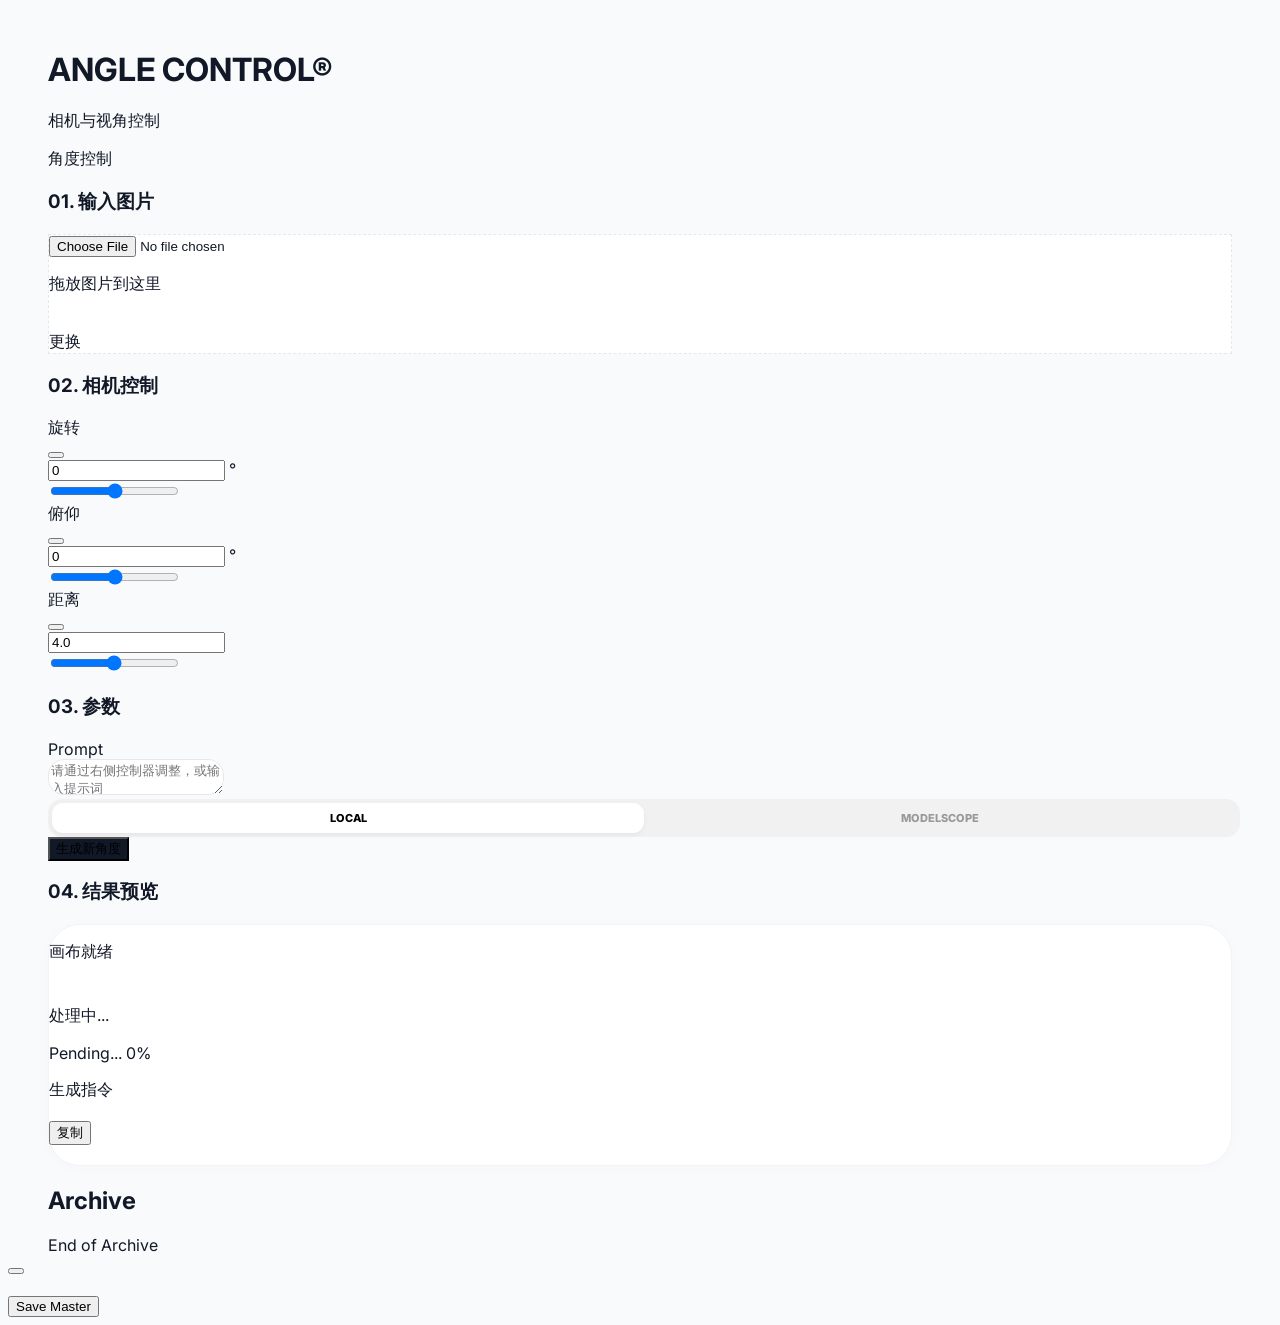
==== static/angle.html @ 1790b220 "Add files via upload" ====
<!DOCTYPE html>
<html lang="zh-CN">

<head>
    <meta charset="UTF-8">
    <meta name="viewport" content="width=device-width, initial-scale=1.0">
    <link rel="icon" href="/static/logo.png" type="image/png">
    <title>Angle Control | 视角重塑</title>
    <script src="https://cdn.tailwindcss.com"></script>
    <script src="https://unpkg.com/lucide@latest"></script>
    <script src="/static/theme.js?v=20260509"></script>
    <script src="/static/i18n.js?v=20260512-pages2"></script>
    <script type="importmap">
        {
            "imports": {
                "three": "https://unpkg.com/three@0.160.0/build/three.module.js"
            }
        }
    </script>
    <style>
        @import url('https://fonts.googleapis.com/css2?family=Inter:wght@300;400;600;800&family=JetBrains+Mono:wght@400;700&display=swap');

        :root {
            --accent: #111827;
            --bg: #f9fafb;
            --card: #ffffff;
            --easing: cubic-bezier(0.4, 0, 0.2, 1);
        }

        /* --- 极简悬浮浅灰滚动条 (无底色/左移) --- */
        *::-webkit-scrollbar {
            width: 10px !important;
            height: 10px !important;
            background: transparent !important;
        }

        *::-webkit-scrollbar-track {
            background: transparent !important;
            border: none !important;
        }

        *::-webkit-scrollbar-thumb {
            background-color: #d8d8d8 !important;
            border: 3px solid transparent !important;
            border-right-width: 5px !important;
            /* 增加右侧间距，使滚动条向左位移 */
            background-clip: padding-box !important;
            border-radius: 10px !important;
        }

        *::-webkit-scrollbar-thumb:hover {
            background-color: #c0c0c0 !important;
        }

        *::-webkit-scrollbar-corner {
            background: transparent !important;
        }

        * {
            scrollbar-width: thin !important;
            scrollbar-color: #d8d8d8 transparent !important;
        }

        body {
            background-color: var(--bg);
            font-family: 'Inter', -apple-system, sans-serif;
            color: var(--accent);
            -webkit-font-smoothing: antialiased;
        }

        .container-box {
            max-width: 1280px;
            margin: 0 auto;
            padding: 0 40px;
            margin-top: 50px;
        }

        /* 统一组件风格 */
        .glass-btn {
            background: #111827;
            transition: all 0.3s var(--easing);
        }

        .glass-btn:hover {
            background: #000;
            transform: translateY(-1px);
            box-shadow: 0 12px 24px rgba(0, 0, 0, 0.1);
        }

        .glass-btn:active {
            transform: scale(0.98);
        }

        .upload-item {
            background: var(--card);
            border: 1px dashed #e2e8f0;
            transition: all 0.4s var(--easing);
        }

        .upload-item:hover {
            border-color: #000;
            background: #fff;
            transform: translateY(-2px);
        }

        .result-frame {
            background: #ffffff;
            border-radius: 32px;
            border: 1px solid #f1f5f9;
            box-shadow: 0 2px 15px rgba(0, 0, 0, 0.02);
        }

        .masonry-grid {
            display: grid;
            grid-template-columns: repeat(2, 1fr);
            gap: 1.25rem;
        }

        @media (min-width: 768px) {
            .masonry-grid {
                grid-template-columns: repeat(4, 1fr);
            }
        }

        .masonry-item {
            aspect-ratio: 1 / 1;
            background: #fff;
            border: 1px solid #f1f5f9;
            border-radius: 24px;
            overflow: hidden;
            transition: all 0.5s var(--easing);
            position: relative;
        }

        .masonry-item:hover {
            transform: translateY(-6px);
            box-shadow: 0 20px 40px rgba(0, 0, 0, 0.08);
        }

        .nano-input {
            background: #ffffff;
            border-radius: 16px;
            transition: all 0.3s ease;
            border: 1px solid #e5e7eb;
        }

        .nano-input:focus {
            background: #ffffff;
            box-shadow: 0 0 0 2px #000;
            border-color: transparent;
        }

        @keyframes b-loading {
            0% {
                transform: scale(1);
                background: #000;
            }

            50% {
                transform: scale(1.15);
                background: #444;
            }

            100% {
                transform: scale(1);
                background: #000;
            }
        }

        .loading-box {
            width: 10px;
            height: 10px;
            animation: b-loading 1s infinite var(--easing);
        }

        /* 复合切换组件样式 - 来自 zimage */
        .mode-switcher {
            position: relative;
            background: #f1f1f1;
            padding: 4px;
            border-radius: 14px;
            display: flex;
            width: 100%;
        }

        .mode-btn {
            position: relative;
            z-index: 10;
            flex: 1;
            padding: 8px 0;
            text-align: center;
            font-size: 11px;
            font-weight: 800;
            text-transform: uppercase;
            color: #999;
            transition: color 0.3s ease;
            cursor: pointer;
        }

        .mode-btn.active {
            color: #000;
        }

        .mode-glider {
            position: absolute;
            height: calc(100% - 8px);
            width: calc(50% - 4px);
            background: #fff;
            border-radius: 11px;
            box-shadow: 0 2px 5px rgba(0, 0, 0, 0.05);
            transition: transform 0.3s var(--easing);
            z-index: 1;
        }
    </style>
    <link rel="stylesheet" href="/static/theme.css?v=20260510-studio-pages-blue-dark10">
</head>

<body class="selection:bg-black selection:text-white">

    <div class="container-box">
        <header class="flex flex-col md:flex-row justify-between items-end mb-16 gap-6">
            <div class="space-y-1">
                <h1 class="text-4xl font-extrabold tracking-[-0.05em] flex items-center">
                    ANGLE CONTROL<span class="text-base mt-3 ml-1">®</span>
                </h1>
                <p class="text-[10px] font-bold uppercase tracking-[0.5em] text-gray-400" data-i18n="studio.cameraPerspective">Camera & Perspective Control
                </p>
            </div>
            <nav class="flex gap-8 text-[11px] font-bold uppercase tracking-widest text-gray-500">
                <span class="text-black border-b-2 border-black pb-1" data-i18n="nav.angle">Angle</span>
            </nav>
        </header>

        <main class="space-y-12">
            <!-- Row 1: Upload and 3D Control -->
            <div class="grid grid-cols-1 md:grid-cols-2 gap-10 items-start">
                <section class="group w-full">
                    <h3 class="text-[9px] font-black uppercase tracking-[0.3em] mb-5 text-gray-400">01. <span data-i18n="studio.inputSource">Input Source</span>
                    </h3>
                    <div id="dropzone"
                        class="upload-item relative overflow-hidden rounded-2xl aspect-[4/3] flex flex-col items-center justify-center cursor-pointer">
                        <input type="file" id="fileInput" class="hidden" accept="image/*">

                        <div id="uploadContent" class="text-center space-y-4">
                            <div
                                class="w-14 h-14 rounded-full border border-gray-200 bg-white flex items-center justify-center mx-auto group-hover:bg-black group-hover:text-white group-hover:border-black transition-all duration-500">
                                <i data-lucide="arrow-up" class="w-5 h-5"></i>
                            </div>
                            <p class="text-[11px] font-bold uppercase tracking-tight" data-i18n="studio.dropImage">Drop image here</p>
                        </div>

                        <img id="previewImg" class="hidden absolute inset-0 w-full h-full object-cover">

                        <div id="changeOverlay"
                            class="hidden absolute inset-0 bg-black/10 backdrop-blur-sm items-center justify-center opacity-0 hover:opacity-100 transition-opacity">
                            <span
                                class="bg-white px-5 py-2 rounded-full text-[10px] font-bold uppercase tracking-widest shadow-2xl" data-i18n="studio.change">Change</span>
                        </div>
                    </div>
                </section>

                <section id="cameraControl" class="space-y-6 w-full">
                    <h3 class="text-[9px] font-black uppercase tracking-[0.3em] text-gray-400">02. <span data-i18n="studio.cameraControl">Camera Control</span></h3>
                    <div
                        class="w-full aspect-[4/3] flex flex-col md:flex-row bg-white rounded-2xl border border-gray-100 shadow-sm overflow-hidden">
                        <!-- 3D View -->
                        <div id="threeContainer" class="relative flex-1 bg-[#222] h-full min-h-0"></div>

                        <!-- Controls -->
                        <div
                            class="w-full md:w-64 flex-shrink-0 p-5 flex flex-col justify-center gap-4 border-l border-gray-100 bg-white overflow-y-auto">
                            <!-- Horizontal -->
                            <div class="space-y-3">
                                <div
                                    class="flex justify-between items-center text-[10px] font-bold uppercase tracking-wider text-gray-500">
                                    <div class="flex items-center gap-2">
                                        <i data-lucide="move-horizontal" class="w-3 h-3"></i>
                                        <span data-i18n="studio.rotation">Rotation</span>
                                    </div>
                                    <div class="flex items-center gap-1.5">
                                        <button onclick="resetControl('h')"
                                            class="text-gray-300 hover:text-black transition-colors p-1" title="Reset">
                                            <i data-lucide="rotate-ccw" class="w-3 h-3"></i>
                                        </button>
                                        <div class="flex items-center bg-gray-100 rounded-md px-2">
                                            <input type="number" id="val-horizontal" value="0"
                                                class="w-10 bg-transparent py-1 text-black text-center outline-none border-none p-0 text-[10px] font-bold [appearance:textfield] [&::-webkit-outer-spin-button]:appearance-none [&::-webkit-inner-spin-button]:appearance-none"
                                                oninput="syncInput('h')">
                                            <span class="text-gray-400 select-none text-[10px]">°</span>
                                        </div>
                                    </div>
                                </div>
                                <input type="range" id="rotate-h" min="-90" max="90" value="0"
                                    class="w-full h-1.5 bg-gray-200 rounded-lg appearance-none cursor-pointer accent-black">
                            </div>

                            <!-- Vertical -->
                            <div class="space-y-3">
                                <div
                                    class="flex justify-between items-center text-[10px] font-bold uppercase tracking-wider text-gray-500">
                                    <div class="flex items-center gap-2">
                                        <i data-lucide="move-vertical" class="w-3 h-3"></i>
                                        <span data-i18n="studio.pitch">Pitch</span>
                                    </div>
                                    <div class="flex items-center gap-1.5">
                                        <button onclick="resetControl('v')"
                                            class="text-gray-300 hover:text-black transition-colors p-1" title="Reset">
                                            <i data-lucide="rotate-ccw" class="w-3 h-3"></i>
                                        </button>
                                        <div class="flex items-center bg-gray-100 rounded-md px-2">
                                            <input type="number" id="val-vertical" value="0"
                                                class="w-10 bg-transparent py-1 text-black text-center outline-none border-none p-0 text-[10px] font-bold [appearance:textfield] [&::-webkit-outer-spin-button]:appearance-none [&::-webkit-inner-spin-button]:appearance-none"
                                                oninput="syncInput('v')">
                                            <span class="text-gray-400 select-none text-[10px]">°</span>
                                        </div>
                                    </div>
                                </div>
                                <input type="range" id="rotate-v" min="-90" max="90" value="0"
                                    class="w-full h-1.5 bg-gray-200 rounded-lg appearance-none cursor-pointer accent-black">
                            </div>

                            <!-- Distance -->
                            <div class="space-y-3">
                                <div
                                    class="flex justify-between items-center text-[10px] font-bold uppercase tracking-wider text-gray-500">
                                    <div class="flex items-center gap-2">
                                        <i data-lucide="zoom-in" class="w-3 h-3"></i>
                                        <span data-i18n="studio.distance">Distance</span>
                                    </div>
                                    <div class="flex items-center gap-1.5">
                                        <button onclick="resetControl('d')"
                                            class="text-gray-300 hover:text-black transition-colors p-1" title="Reset">
                                            <i data-lucide="rotate-ccw" class="w-3 h-3"></i>
                                        </button>
                                        <div class="flex items-center bg-gray-100 rounded-md px-2">
                                            <input type="number" id="val-distance" value="4.0" step="0.1"
                                                class="w-10 bg-transparent py-1 text-black text-center outline-none border-none p-0 text-[10px] font-bold [appearance:textfield] [&::-webkit-outer-spin-button]:appearance-none [&::-webkit-inner-spin-button]:appearance-none"
                                                oninput="syncInput('d')">
                                        </div>
                                    </div>
                                </div>
                                <input type="range" id="distance" min="0.1" max="8" value="4" step="0.1"
                                    class="w-full h-1.5 bg-gray-200 rounded-lg appearance-none cursor-pointer accent-black">
                            </div>
                        </div>
                    </div>
                </section>
            </div>

            <!-- Row 2: Parameters & Result -->
            <div class="grid grid-cols-1 md:grid-cols-2 gap-10 items-stretch">
                <section class="flex flex-col space-y-6">
                    <h3 class="text-[9px] font-black uppercase tracking-[0.3em] text-gray-400">03. <span data-i18n="studio.parameters">Parameters</span></h3>

                    <div class="space-y-3 flex-1 flex flex-col">
                        <div class="flex items-center gap-2 text-gray-800 ml-1">
                            <i data-lucide="text-quote" class="w-3 h-3"></i>
                            <span class="text-[10px] font-bold uppercase tracking-widest">Prompt</span>
                        </div>
                        <textarea id="promptInput"
                            class="nano-input w-full flex-1 p-5 text-sm outline-none resize-none placeholder-gray-300"
                            placeholder="请通过右侧控制器调整，或输入提示词"></textarea>
                    </div>

                    <!-- Engine Switcher -->
                    <div class="mode-switcher">
                        <div id="modeLocal" class="mode-btn active flex items-center justify-center gap-1.5"
                            onclick="switchEngine('local')">
                            <i data-lucide="monitor" class="w-3 h-3"></i>
                            <span>Local</span>
                        </div>
                        <div id="modeCloud" class="mode-btn flex items-center justify-center gap-1.5"
                            onclick="switchEngine('cloud')">
                            <i data-lucide="cloud" class="w-3 h-3"></i>
                            <span>ModelScope</span>
                        </div>
                        <div id="glider" class="mode-glider"></div>
                    </div>

                    <button id="genBtn" onclick="handleGenerate()"
                        class="glass-btn w-full py-5 text-white rounded-xl font-bold text-[11px] uppercase tracking-[0.4em] flex items-center justify-center gap-3 shadow-xl shadow-black/10 disabled:opacity-50 disabled:cursor-not-allowed">
                        <i data-lucide="zap" id="btnIcon" class="w-4 h-4 text-yellow-400"></i>
                        <span id="btnText" data-i18n="studio.generateAngle">Generate New Angle</span>
                    </button>
                </section>

                <section class="space-y-6 flex flex-col">
                    <h3 class="text-[9px] font-black uppercase tracking-[0.3em] text-gray-400">04. <span data-i18n="studio.resultPreview">Result Preview</span></h3>
                    <div id="resultBox"
                        class="result-frame relative aspect-[4/3] w-full flex items-center justify-center overflow-hidden group">
                        <div id="emptyState" class="text-center space-y-4 opacity-20">
                            <i data-lucide="camera" class="w-12 h-12 mx-auto stroke-[1px]"></i>
                            <p class="text-[10px] font-black tracking-[0.5em] uppercase" data-i18n="studio.canvasReady">Canvas Ready</p>
                        </div>

                        <div id="loadingState" class="hidden flex flex-col items-center gap-5 w-full max-w-[80%]">
                            <div class="loading-box"></div>
                            <p class="text-[10px] font-bold uppercase tracking-[0.4em] animate-pulse" data-i18n="studio.processing">Processing...</p>
                            <!-- Progress Bar -->
                            <div id="cloud-progress-container" class="hidden w-full mt-4">
                                <div class="flex justify-between text-[9px] font-bold text-gray-400 mb-1 uppercase tracking-widest">
                                    <span id="cloud-status-text">Pending...</span>
                                    <span id="cloud-percent">0%</span>
                                </div>
                                <div class="w-full bg-gray-100 rounded-full h-1.5 overflow-hidden">
                                    <div id="cloud-progress-bar" class="bg-black h-full rounded-full transition-all duration-300" style="width: 0%"></div>
                                </div>
                            </div>
                        </div>

                        <div id="textResult"
                            class="hidden w-full h-full p-12 flex flex-col items-center justify-center text-center space-y-8">
                            <i data-lucide="terminal" class="w-12 h-12 text-gray-300 mx-auto"></i>
                            <div class="space-y-4 max-w-md">
                                <p class="text-[10px] font-bold uppercase tracking-[0.5em] text-gray-400" data-i18n="studio.generatedCommand">Generated
                                    Command
                                </p>
                                <h2 id="generatedText" class="text-2xl font-bold leading-relaxed text-gray-900"></h2>
                            </div>
                            <button onclick="copyText()"
                                class="px-8 py-3 bg-gray-100 hover:bg-black hover:text-white rounded-full text-[10px] font-bold uppercase tracking-widest transition-all flex items-center gap-2">
                                <i data-lucide="copy" class="w-3 h-3"></i><span data-i18n="studio.copy">Copy</span>
                            </button>
                        </div>

                        <img id="outputImg"
                            class="hidden w-full h-full object-contain p-8 cursor-zoom-in transition-all duration-700 hover:scale-[1.02]"
                            onclick="zoomImage()">

                        <a id="downloadBtn" href="#" download
                            class="hidden absolute bottom-8 right-8 w-14 h-14 bg-white shadow-2xl rounded-2xl flex items-center justify-center hover:bg-black hover:text-white transition-all duration-500 border border-gray-100">
                            <i data-lucide="download" class="w-5 h-5"></i>
                        </a>
                    </div>
                </section>
            </div>
        </main>

        <section class="mt-32">
            <div class="flex items-center gap-6 mb-10">
                <h2 class="text-[11px] font-black uppercase tracking-[0.5em]">Archive</h2>
                <div class="h-px flex-1 bg-black/5"></div>
            </div>
            <div id="masonry" class="masonry-grid"></div>
            <div id="loadMoreTrigger"
                class="py-16 text-center opacity-20 text-[10px] font-bold uppercase tracking-widest">
                End of Archive
            </div>
        </section>
    </div>

    <div id="lightbox" onclick="handleOutsideClick(event)"
        class="hidden fixed inset-0 z-50 bg-white/95 backdrop-blur-3xl flex items-center justify-center p-8">
        <button onclick="closeLightbox()"
            class="absolute top-10 right-10 p-2 hover:rotate-90 transition-transform duration-500">
            <i data-lucide="x" class="w-8 h-8"></i>
        </button>

        <div class="max-w-6xl w-full h-full flex flex-col items-center justify-center">
            <div class="relative">
                <div id="lightboxRes"
                    class="absolute top-4 left-4 bg-black/30 backdrop-blur-md border border-white/20 text-white px-3 py-1.5 rounded-full text-[10px] font-medium tracking-wider opacity-0 transition-opacity duration-300 pointer-events-none">
                </div>
                <img id="lightboxImg" src="" class="hidden max-h-[80vh] rounded-3xl shadow-2xl">
            </div>
            <div class="mt-8">
                <button onclick="downloadLightboxImage()"
                    class="px-10 py-4 bg-black text-white rounded-full text-[10px] font-black uppercase tracking-widest flex items-center gap-3 shadow-xl">
                    <i data-lucide="save" class="w-4 h-4"></i> Save Master
                </button>
            </div>
        </div>
    </div>

    <script type="module">
        import * as THREE from 'three';

        // Initialize WebSocket Listener for Cloud Progress
        window.addEventListener('message', function(event) {
            const data = event.data;
            if (data && data.type === 'cloud_status') {
                updateCloudProgress(data);
            }
        });

        function updateCloudProgress(data) {
            const container = document.getElementById('cloud-progress-container');
            const statusText = document.getElementById('cloud-status-text');
            const progressBar = document.getElementById('cloud-progress-bar');
            const percentText = document.getElementById('cloud-percent');

            if (!container || !statusText || !progressBar) return;

            // Show container if hidden
            if (container.classList.contains('hidden')) {
                container.classList.remove('hidden');
            }

            // Update UI
            if (data.status) {
                // Simplify status text (remove internal details if needed)
                let displayStatus = data.status;
                if (displayStatus.includes("PENDING")) displayStatus = "Queueing...";
                if (displayStatus.includes("RUNNING")) displayStatus = "Generating...";
                statusText.innerText = displayStatus;
            }

            if (typeof data.progress !== 'undefined' && typeof data.total !== 'undefined') {
                const percent = Math.min(100, Math.round((data.progress / data.total) * 100));
                progressBar.style.width = `${percent}%`;
                percentText.innerText = `${percent}%`;
            }
        }

        const container = document.getElementById('threeContainer');
        const scene = new THREE.Scene();
        scene.background = new THREE.Color(0x222222);

        // Camera setup
        const camera = new THREE.PerspectiveCamera(75, 1, 0.1, 1000);

        // Renderer setup
        const renderer = new THREE.WebGLRenderer({ antialias: true, alpha: true });
        renderer.setSize(container.clientWidth, container.clientHeight);
        renderer.setPixelRatio(window.devicePixelRatio);
        container.appendChild(renderer.domElement);

        // Objects
        const geometry = new THREE.PlaneGeometry(3, 3);
        const material = new THREE.MeshStandardMaterial({
            color: 0x444444,
            side: THREE.DoubleSide
        });
        const cube = new THREE.Mesh(geometry, material);
        scene.add(cube);

        const gridHelper = new THREE.GridHelper(20, 20, 0x444444, 0x333333);
        scene.add(gridHelper);

        // Lighting
        const ambientLight = new THREE.AmbientLight(0xffffff, 0.6);
        scene.add(ambientLight);
        const pointLight = new THREE.DirectionalLight(0xffffff, 1);
        pointLight.position.set(5, 10, 7);
        scene.add(pointLight);

        // Camera Logic
        const sliderH = document.getElementById('rotate-h');
        const sliderV = document.getElementById('rotate-v');
        const sliderD = document.getElementById('distance');
        const valH = document.getElementById('val-horizontal');
        const valV = document.getElementById('val-vertical');
        const valD = document.getElementById('val-distance');

        window.updateCamera = function () {
            const lon = parseFloat(sliderH.value);
            const lat = parseFloat(sliderV.value);
            const dist = parseFloat(sliderD.value);

            // Sync inputs (avoid overwriting if active)
            if (document.activeElement !== valH) valH.value = lon;
            if (document.activeElement !== valV) valV.value = lat;
            if (document.activeElement !== valD) valD.value = dist.toFixed(1);

            const phi = THREE.MathUtils.degToRad(90 - lat);
            const theta = THREE.MathUtils.degToRad(lon);

            camera.position.x = dist * Math.sin(phi) * Math.sin(theta);
            camera.position.y = dist * Math.cos(phi);
            camera.position.z = dist * Math.sin(phi) * Math.cos(theta);
            camera.lookAt(0, 0, 0);

            // Real-time update prompt
            updatePromptWithAngle(lon, lat, dist);
        }

        window.syncInput = (type) => {
            if (type === 'h') {
                let v = parseFloat(valH.value);
                if (!isNaN(v)) sliderH.value = v;
            } else if (type === 'v') {
                let v = parseFloat(valV.value);
                if (!isNaN(v)) sliderV.value = v;
            } else if (type === 'd') {
                let v = parseFloat(valD.value);
                if (!isNaN(v)) sliderD.value = v;
            }
            window.updateCamera();
        };

        window.resetControl = (type) => {
            if (type === 'h') {
                sliderH.value = 0;
                valH.value = 0;
            } else if (type === 'v') {
                sliderV.value = 0;
                valV.value = 0;
            } else if (type === 'd') {
                sliderD.value = 4;
                valD.value = 4;
            }
            window.updateCamera();
        };

        function updatePromptWithAngle(h, v, d) {
            let parts = [];
            if (h !== 0) {
                const dir = h > 0 ? "向右" : "向左";
                parts.push(`${dir}旋转${Math.abs(h)}度`);
            }
            if (v !== 0) {
                const dir = v > 0 ? "俯视" : "仰视";
                parts.push(`${dir}${Math.abs(v)}度`);
            }

            // Distance logic
            let lensText = "";
            if (d > 4) {
                lensText = "使用广角镜头";
            } else if (d < 4) {
                lensText = "使用特写镜头";
            }

            // Removed "保持原位" default text to show placeholder

            let resultText = "";
            if (parts.length > 0) {
                resultText = `将相机${parts.join("，")}`;
            }

            if (lensText) {
                resultText += (resultText ? "，" : "将相机") + lensText;
            }

            const promptInput = document.getElementById('promptInput');
            let currentText = promptInput.value;

            // Regex to find existing angle command (including lens info)
            const regex = /将相机.*?(?=(\n|$))/g;

            if (regex.test(currentText)) {
                // Replace existing
                promptInput.value = currentText.replace(regex, resultText);
            } else {
                // Append if not exists and resultText is not empty
                if (resultText) {
                    if (currentText.trim()) {
                        promptInput.value = currentText.trim() + '\n' + resultText;
                    } else {
                        promptInput.value = resultText;
                    }
                }
            }
        }

        sliderH.addEventListener('input', window.updateCamera);
        sliderV.addEventListener('input', window.updateCamera);
        sliderD.addEventListener('input', window.updateCamera);
        window.updateCamera();

        // Animation Loop
        function animate() {
            requestAnimationFrame(animate);
            renderer.render(scene, camera);
        }
        animate();

        // Handle Resize
        const resizeObserver = new ResizeObserver(() => {
            const w = container.clientWidth;
            const h = container.clientHeight;
            camera.aspect = w / h;
            camera.updateProjectionMatrix();
            renderer.setSize(w, h);
        });
        resizeObserver.observe(container);

        // Expose function to update texture
        window.update3DTexture = (url) => {
            new THREE.TextureLoader().load(url, (texture) => {
                texture.colorSpace = THREE.SRGBColorSpace;

                // Adjust plane aspect ratio to match image
                const imageAspect = texture.image.width / texture.image.height;
                cube.scale.set(1, 1 / imageAspect, 1);
                if (imageAspect > 1) {
                    cube.scale.set(1, 1 / imageAspect, 1);
                    // Reset base scale to 3
                    cube.geometry.dispose();
                    cube.geometry = new THREE.PlaneGeometry(3, 3 / imageAspect);
                    cube.scale.set(1, 1, 1);
                } else {
                    cube.geometry.dispose();
                    cube.geometry = new THREE.PlaneGeometry(3 * imageAspect, 3);
                    cube.scale.set(1, 1, 1);
                }

                cube.material = new THREE.MeshBasicMaterial({
                    map: texture,
                    side: THREE.DoubleSide
                });
                cube.material.needsUpdate = true;

                // Show control panel (already visible, but keep logic safe)
                document.getElementById('cameraControl').classList.remove('hidden');

                // Force resize check after texture load
                setTimeout(() => {
                    const w = container.clientWidth;
                    const h = container.clientHeight;
                    camera.aspect = w / h;
                    camera.updateProjectionMatrix();
                    renderer.setSize(w, h);
                }, 100);
            });
        };
    </script>

    <script>
        lucide.createIcons();
        function tr(key){ return window.StudioI18n ? StudioI18n.t(key) : key; }
        function applyLanguage(lang){
            if(lang && window.StudioI18n) StudioI18n.set(lang);
            document.title = tr('nav.angle');
            const btnText = document.getElementById('btnText');
            if(btnText && !document.getElementById('genBtn')?.disabled) btnText.textContent = tr('studio.generateAngle');
        }
        window.addEventListener('message', event => {
            if(event.data?.type === 'studio-lang') applyLanguage(event.data.lang);
        });
        window.addEventListener('studio-lang-change', () => { document.title = tr('nav.angle'); });
        
        // --- Engine Switcher Logic (UI Only) ---
        let currentEngine = 'local';
        const ENGINE_MODE_KEY = 'angle_engine_mode';

        window.switchEngine = function(mode) {
            currentEngine = mode;
            localStorage.setItem(ENGINE_MODE_KEY, mode);

            const glider = document.getElementById('glider');
            const localBtn = document.getElementById('modeLocal');
            const cloudBtn = document.getElementById('modeCloud');

            if (mode === 'local') {
                glider.style.transform = 'translateX(0)';
                localBtn.classList.add('active');
                cloudBtn.classList.remove('active');
            } else {
                glider.style.transform = 'translateX(100%)';
                cloudBtn.classList.add('active');
                localBtn.classList.remove('active');
            }
        };

        function generateUUID() {
            if (typeof crypto !== 'undefined' && crypto.randomUUID) {
                try { return crypto.randomUUID(); } catch (e) { }
            }
            return 'xxxxxxxx-xxxx-4xxx-yxxx-xxxxxxxxxxxx'.replace(/[xy]/g, function (c) {
                var r = Math.random() * 16 | 0, v = c == 'x' ? r : (r & 0x3 | 0x8);
                return v.toString(16);
            });
        }
        const CLIENT_ID = localStorage.getItem("client_id") || generateUUID();
        localStorage.setItem("client_id", CLIENT_ID);

        let uploadedPath = "";
        let uploadedFile = null; // Store raw file for cloud upload
        let currentResult = null;
        let allHistory = [];
        let currentIndex = 0;
        const PAGE_SIZE = 30;

        const dropzone = document.getElementById('dropzone');
        const fileInput = document.getElementById('fileInput');
        const previewImg = document.getElementById('previewImg');
        const promptInput = document.getElementById('promptInput');

        dropzone.onclick = () => fileInput.click();
        fileInput.onchange = (e) => handleFile(e.target.files[0]);

        // Drag and Drop
        dropzone.addEventListener('dragover', (e) => {
            e.preventDefault();
            dropzone.classList.add('border-black', 'bg-gray-50');
        });
        dropzone.addEventListener('dragleave', () => {
            dropzone.classList.remove('border-black', 'bg-gray-50');
        });
        dropzone.addEventListener('drop', (e) => {
            e.preventDefault();
            dropzone.classList.remove('border-black', 'bg-gray-50');
            if (e.dataTransfer.files && e.dataTransfer.files[0]) {
                handleFile(e.dataTransfer.files[0]);
            }
        });

        // Paste support
        let isHovering = false;
        dropzone.addEventListener('mouseenter', () => isHovering = true);
        dropzone.addEventListener('mouseleave', () => isHovering = false);
        window.addEventListener('paste', (e) => {
            if (!isHovering) return;
            const items = (e.clipboardData || e.originalEvent.clipboardData).items;
            for (let item of items) {
                if (item.kind === 'file' && item.type.startsWith('image/')) {
                    const file = item.getAsFile();
                    handleFile(file);
                    break;
                }
            }
        });

        async function handleFile(file) {
            if (!file) return;
            uploadedFile = file; // Store for cloud usage
            const btn = document.getElementById('genBtn');
            const btnText = document.getElementById('btnText');

            btn.disabled = true;
            btnText.innerText = tr('studio.uploading');

            const reader = new FileReader();
            reader.onload = (e) => {
                previewImg.src = e.target.result;
                previewImg.classList.remove('hidden');
                document.getElementById('uploadContent').classList.add('opacity-0');
                document.getElementById('changeOverlay').classList.replace('hidden', 'flex');

                // Automatically apply to 3D scene
                if (window.update3DTexture) {
                    window.update3DTexture(e.target.result);
                }
            };
            reader.readAsDataURL(file);

            const formData = new FormData();
            formData.append('files', file);
            try {
                const res = await fetch('/api/upload', { method: 'POST', body: formData });
                const data = await res.json();
                uploadedPath = data.files[0].comfy_name;
                btn.disabled = false;
                btnText.innerText = tr('studio.generateAngle');
            } catch (err) {
                console.error("Upload error");
                btnText.innerText = tr('studio.uploadFailed');
                btn.disabled = false;
            }
        }

        function applyAngleToPrompt() {
            const h = parseInt(document.getElementById('rotate-h').value);
            const v = parseInt(document.getElementById('rotate-v').value);

            let parts = [];
            if (h !== 0) {
                const dir = h > 0 ? "向右" : "向左";
                parts.push(`${dir}旋转${Math.abs(h)}度`);
            }
            if (v !== 0) {
                const dir = v > 0 ? "俯视" : "仰视";
                parts.push(`${dir}${Math.abs(v)}度`);
            }

            if (parts.length === 0) {
                parts.push("保持原位");
            }

            const resultText = `将相机${parts.join("，")}`;

            const promptInput = document.getElementById('promptInput');
            // Check if there is existing content, if so append new line
            if (promptInput.value.trim()) {
                promptInput.value += '\n' + resultText;
            } else {
                promptInput.value = resultText;
            }

            // Visual feedback
            promptInput.style.transition = "0.2s";
            promptInput.style.borderColor = "#000";
            promptInput.style.boxShadow = "0 0 0 2px rgba(0,0,0,0.1)";
            setTimeout(() => {
                promptInput.style.borderColor = "";
                promptInput.style.boxShadow = "";
            }, 500);
        }

        async function runCloudTask() {
            if (!uploadedFile) throw new Error("Please upload an image first");

            // Get token from centralized management (Personal -> Global)
            let token = localStorage.getItem('modelscope_api_token');
            
            if (!token) {
                try {
                    const res = await fetch('/api/config/token');
                    if (res.ok) {
                        const data = await res.json();
                        if (data.token) token = data.token;
                    }
                } catch (e) {
                    console.warn("Failed to fetch global token", e);
                }
            }

            if (!token) {
                if (window.parent && typeof window.parent.openTokenModal === 'function') {
                    window.parent.openTokenModal();
                    // Allow the error to propagate so user sees the message
                    // const err = new Error("请先点击右上角设置 ModelScope Token");
                    // err.silent = true;
                    // throw err;
                }
                throw new Error("请先点击右上角设置 ModelScope Token");
            }

            // Convert image to Base64
            const toBase64 = file => new Promise((resolve, reject) => {
                const reader = new FileReader();
                reader.readAsDataURL(file);
                reader.onload = () => resolve(reader.result);
                reader.onerror = error => reject(error);
            });

            const dataUri = await toBase64(uploadedFile);
            console.log("DataURI generated, length:", dataUri.length);

            // Submit task via dedicated Angle endpoint
            // Get Client ID from parent if available
            let clientId = null;
            try {
                if (window.parent && window.parent.CID) {
                    clientId = window.parent.CID;
                }
            } catch (e) { console.warn("Cannot access parent CID", e); }

            const payload = {
                "prompt": promptInput.value,
                "api_key": token,
                "type": "angle",
                "model": "Qwen/Qwen-Image-Edit-2511",
                "image_urls": [dataUri],
                "client_id": clientId
            };

            // Reset Progress Bar
            document.getElementById('cloud-progress-container').classList.add('hidden');
            document.getElementById('cloud-progress-bar').style.width = '0%';
            document.getElementById('cloud-percent').innerText = '0%';

            let response;
            try {
                 response = await fetch('/api/angle/generate', {
                    method: 'POST',
                    headers: { 'Content-Type': 'application/json' },
                    body: JSON.stringify(payload)
                });
            } catch (netErr) {
                 throw new Error(`Network Error: ${netErr.message}`);
            }

            // Handle Timeout / Continue Loop
            while (response.ok) {
                 const data = await response.json();
                 
                 // If success with URL
                 if (data.url) {
                     return { images: [data.url] };
                 }

                 // If timeout status, ask user
                 if (data.status === 'timeout') {
                     const taskId = data.task_id;
                     const userContinue = confirm("Cloud generation is taking longer than expected (300s). The queue might be full.\n\nDo you want to continue waiting?");
                     
                     if (userContinue) {
                         // Call poll endpoint
                         const pollPayload = {
                             "task_id": taskId,
                             "api_key": token,
                             "client_id": clientId
                         };
                         
                         // Update UI to show we are still waiting
                         updateCloudProgress({status: "Resuming...", progress: 0, total: 150});
                         
                         response = await fetch('/api/angle/poll_status', {
                            method: 'POST',
                            headers: { 'Content-Type': 'application/json' },
                            body: JSON.stringify(pollPayload)
                         });
                         continue; // Loop back to check response
                     } else {
                         throw new Error("User cancelled waiting.");
                     }
                 }
                 
                 // Unknown success response
                 throw new Error("Unknown response format");
            }

            if (!response.ok) {
                 const errText = await response.text();
                 // Try to parse JSON error if possible
                 try {
                     const errJson = JSON.parse(errText);
                     if (errJson.detail) throw new Error(errJson.detail);
                 } catch (e) {}
                 throw new Error(`Generation Failed: ${errText}`);
            }

            const data = await response.json();
            if (data.url) {
                return {
                    images: [data.url]
                };
            } else {
                throw new Error("No image URL in response");
            }
        }

        async function handleGenerate() {
            if (!uploadedPath && currentEngine === 'local') {
                // ... existing local check ...
                const dropzone = document.getElementById('dropzone');
                dropzone.style.transition = "0.2s";
                dropzone.style.borderColor = "#ef4444";
                dropzone.style.transform = "scale(0.98)";
                setTimeout(() => {
                    dropzone.style.borderColor = "";
                    dropzone.style.transform = "scale(1)";
                }, 300);
                return;
            }
            
            if (!uploadedFile && currentEngine === 'cloud') {
                 alert("Please upload an image first");
                 return;
            }

            // Allow manual prompt even if angle not applied, but require prompt input
            if (!promptInput.value.trim()) {
                promptInput.style.transition = "0.2s";
                promptInput.style.borderColor = "#ef4444";
                setTimeout(() => {
                    promptInput.style.borderColor = "";
                }, 300);
                return;
            }

            const btn = document.getElementById('genBtn');
            const btnText = document.getElementById('btnText');

            btn.disabled = true;
            btn.style.backgroundColor = '#333';
            btn.innerHTML = `<i data-lucide="zap" class="w-4 h-4 text-yellow-400 fill-yellow-400 animate-pulse"></i><span class="tracking-[0.4em] text-[11px] uppercase">${tr('studio.processing')}</span>`;
            lucide.createIcons();

            document.getElementById('emptyState').classList.add('hidden');
            document.getElementById('outputImg').classList.add('hidden');
            document.getElementById('textResult').classList.add('hidden'); // Ensure text result is hidden
            document.getElementById('loadingState').classList.remove('hidden');

            try {
                let data;
                
                if (currentEngine === 'cloud') {
                    // Cloud Logic
                    data = await runCloudTask();
                } else {
                    // Local Logic
                    const seed = Math.floor(Math.random() * 1000000000000000);
                    const res = await fetch('/api/generate', {
                        method: 'POST',
                        headers: { 'Content-Type': 'application/json' },
                        body: JSON.stringify({
                            workflow_json: "2511.json",
                            params: {
                                "31": { "image": uploadedPath },
                                "11": { "prompt": promptInput.value },
                                "14": { "seed": seed }
                            },
                            type: "angle",
                            client_id: CLIENT_ID
                        })
                    });
                    data = await res.json();
                    if (data.error) throw new Error(data.error);
                    if (!data.images?.length) throw new Error("No images returned");
                }

                currentResult = data;
                const outputImg = document.getElementById('outputImg');
                const downloadBtn = document.getElementById('downloadBtn');

                outputImg.src = data.images[0];
                outputImg.classList.remove('hidden');
                document.getElementById('loadingState').classList.add('hidden');

                downloadBtn.href = data.images[0];
                downloadBtn.classList.remove('hidden');
                downloadBtn.download = `Angle-${Date.now()}.png`;

                btn.style.backgroundColor = '';
                btn.innerHTML = `<i data-lucide="zap" class="w-4 h-4 text-yellow-400"></i><span id="btnText">${tr('studio.generateAngle')}</span>`;
                btn.disabled = false;
                lucide.createIcons();

                // Add to history
                renderImageCard({
                    images: data.images,
                    prompt: promptInput.value,
                    timestamp: Date.now(),
                    is_cloud: (currentEngine === 'cloud')
                }, true);

            } catch (err) {
                console.error(err);
                btn.style.backgroundColor = '';
                btn.innerHTML = `<i data-lucide="zap" class="w-4 h-4 text-yellow-400"></i><span id="btnText">Generation Failed</span>`;
                lucide.createIcons();
                document.getElementById('loadingState').classList.add('hidden');
                document.getElementById('emptyState').classList.remove('hidden');
                btn.disabled = false;
                if (!err.silent) {
                    alert(err.message);
                }
            }
        }

        window.copyText = () => {
            const text = document.getElementById('generatedText').innerText;
            navigator.clipboard.writeText(text).then(() => {
                const btn = document.querySelector('#textResult button');
                const originalHTML = btn.innerHTML;
                btn.innerHTML = `<i data-lucide="check" class="w-3 h-3"></i> Copied`;
                setTimeout(() => {
                    btn.innerHTML = originalHTML;
                    lucide.createIcons();
                }, 2000);
            });
        };

        // History Management
        function renderImageCard(data, isNew = false) {
            const masonry = document.getElementById('masonry');
            const imgUrl = data.images ? data.images[0] : '';
            if (!imgUrl) return;

            const card = document.createElement('div');
            card.className = "masonry-item relative group cursor-pointer";

            card.onclick = () => openLightbox(imgUrl);
            
            // ModelScope Badge
            const isCloud = data.is_cloud || (imgUrl && imgUrl.includes('cloud_angle'));
            const badgeHtml = isCloud ? `
                <div class="absolute top-3 left-3 z-10">
                    <img src="/static/modelscope.gif" class="h-4 w-auto object-contain bg-white/90 rounded-full p-0.5 shadow-sm">
                </div>
            ` : '';

            card.innerHTML = `
                <img src="${imgUrl}" class="w-full h-full object-cover block transform group-hover:scale-105 transition-transform duration-[1.5s]">
                ${badgeHtml}
                <div class="absolute inset-0 bg-gradient-to-t from-black/80 via-transparent to-transparent opacity-0 group-hover:opacity-100 transition-all duration-300 p-6 flex flex-col justify-end pointer-events-none">
                    <p class="text-white text-[10px] font-bold uppercase tracking-widest line-clamp-2">${data.prompt || "Angle Control"}</p>
                </div>
            `;

            if (isNew) masonry.prepend(card);
            else masonry.appendChild(card);
        }

        function loadNextPage() {
            const batch = allHistory.slice(currentIndex, currentIndex + PAGE_SIZE);
            if (batch.length === 0) {
                const el = document.getElementById('loadMoreTrigger');
                if (el) el.innerText = "End of Archive";
                return;
            }
            batch.forEach(item => renderImageCard(item, false));
            currentIndex += PAGE_SIZE;
        }

        async function loadHistory() {
            try {
                const res = await fetch('/api/history?type=angle');
                const history = await res.json();
                if (history && Array.isArray(history)) {
                    allHistory = history;
                    document.getElementById('masonry').innerHTML = '';
                    currentIndex = 0;
                    loadNextPage();
                }
            } catch (e) { console.error(e); }
        }

        // Lightbox
        function openLightbox(url) {
            const img = document.getElementById('lightboxImg');
            const resPill = document.getElementById('lightboxRes');

            resPill.style.opacity = '0';
            img.src = url;

            const lb = document.getElementById('lightbox');
            lb.classList.replace('hidden', 'flex');
            img.classList.remove('hidden');
            document.body.style.overflow = 'hidden';

            const updateRes = () => {
                if (img.naturalWidth) {
                    resPill.innerText = `${img.naturalWidth} x ${img.naturalHeight}`;
                    resPill.style.opacity = '1';
                }
            };

            img.onload = updateRes;
            if (img.complete) updateRes();
        }

        function closeLightbox() {
            const lb = document.getElementById('lightbox');
            lb.classList.replace('flex', 'hidden');
            document.body.style.overflow = 'auto';
        }

        function handleOutsideClick(e) {
            if (e.target.id === 'lightbox') closeLightbox();
        }

        function downloadLightboxImage() {
            const imgUrl = document.getElementById('lightboxImg').src;
            const link = document.createElement('a');
            link.href = imgUrl;
            link.download = `Angle-Master-${Date.now()}.png`;
            document.body.appendChild(link);
            link.click();
            document.body.removeChild(link);
        }

        function zoomImage() {
            if (currentResult && currentResult.images && currentResult.images[0]) {
                openLightbox(currentResult.images[0]);
            }
        }

        // Init
        const observer = new IntersectionObserver((entries) => {
            if (entries[0].isIntersecting && allHistory.length > 0) {
                loadNextPage();
            }
        }, { threshold: 0.1 });

        window.onload = () => {
            applyLanguage();
            // Restore engine mode
            const savedMode = localStorage.getItem(ENGINE_MODE_KEY);
            if (savedMode && (savedMode === 'local' || savedMode === 'cloud')) {
                switchEngine(savedMode);
            }

            loadHistory();
            observer.observe(document.getElementById('loadMoreTrigger'));
        };

        // WebSocket for real-time updates (optional but good for multi-tab sync)
        const wsProtocol = window.location.protocol === 'https:' ? 'wss:' : 'ws:';
        const wsUrl = `${wsProtocol}//${window.location.host}/ws/stats?client_id=${CLIENT_ID}`;
        const socket = new WebSocket(wsUrl);
        socket.onopen = () => {
            setInterval(() => {
                if (socket.readyState === WebSocket.OPEN) socket.send("ping");
            }, 30000);
        };
    </script>
</body>

</html>
---- static/theme.css ----
html.studio-theme-dark,
html.studio-theme-dark body,
body.studio-theme-dark {
    color-scheme: dark;
    background: #08090c !important;
    color: #e8e8ea !important;
}

html,
body {
    overscroll-behavior: auto;
}

* {
    scrollbar-width: thin !important;
    scrollbar-color: rgba(148, 163, 184, .72) transparent !important;
}

*::-webkit-scrollbar {
    width: 10px !important;
    height: 10px !important;
    background: transparent !important;
}

*::-webkit-scrollbar-track {
    background: transparent !important;
}

*::-webkit-scrollbar-thumb {
    min-height: 36px;
    background-color: rgba(148, 163, 184, .72) !important;
    border: 3px solid transparent !important;
    border-right-width: 3px !important;
    background-clip: padding-box !important;
    border-radius: 999px !important;
}

*::-webkit-scrollbar-thumb:hover {
    background-color: rgba(100, 116, 139, .86) !important;
}

*::-webkit-scrollbar-corner {
    background: transparent !important;
}

body.studio-theme-dark {
    --accent: #e8e8ea;
    --bg: #08090c;
    --bg-base: #08090c;
    --card: #111216;
    --text-main: #e8e8ea;
}

html.studio-theme-dark body .app-shell,
html.studio-theme-dark body .sidebar,
html.studio-theme-dark body .stage,
body.studio-theme-dark .app-shell,
body.studio-theme-dark .sidebar,
body.studio-theme-dark .stage {
    background: #08090c !important;
    border-color: #25262b !important;
}

html.studio-theme-dark body .stage,
body.studio-theme-dark .stage {
    box-shadow: inset 0 0 42px rgba(255,255,255,.015);
}

html.studio-theme-dark body .nav-item,
body.studio-theme-dark .nav-item {
    color: #8f9aab;
}

html.studio-theme-dark body .nav-item:hover,
body.studio-theme-dark .nav-item:hover {
    background: #111216 !important;
    color: #e8e8ea !important;
}

html.studio-theme-dark body .nav-item.active,
body.studio-theme-dark .nav-item.active {
    background: #d8dee9 !important;
    color: #10141d !important;
    box-shadow: 0 12px 24px rgba(0,0,0,.28);
}

html.studio-theme-dark body .logo-ring,
body.studio-theme-dark .logo-ring {
    border-color: #d8dee9 !important;
}

html.studio-theme-dark body #logo-dot,
body.studio-theme-dark #logo-dot {
    background: #d8dee9 !important;
}

html.studio-theme-dark body .nano-monitor,
body.studio-theme-dark .nano-monitor {
    background: rgba(17,18,22,.88) !important;
    color: #d8dee9;
    border-color: rgba(255,255,255,.10) !important;
    box-shadow: 0 12px 34px rgba(0,0,0,.24);
}

html.studio-theme-dark body .divider,
body.studio-theme-dark .divider {
    background: rgba(216,222,233,.14) !important;
}

html.studio-theme-dark body .theme-dock-btn,
body.studio-theme-dark .theme-dock-btn {
    background: #111216;
    border-color: #25262b;
    color: #9aa6b8;
}

html.studio-theme-dark body .theme-dock-btn:hover,
html.studio-theme-dark body .theme-dock-btn.active,
body.studio-theme-dark .theme-dock-btn:hover,
body.studio-theme-dark .theme-dock-btn.active {
    background: #d8dee9;
    border-color: #d8dee9;
    color: #10141d;
}

html.studio-theme-dark body .console-card,
html.studio-theme-dark body .nano-input,
html.studio-theme-dark body .upload-item,
html.studio-theme-dark body .result-frame,
html.studio-theme-dark body .masonry-item,
html.studio-theme-dark body .work-panel,
html.studio-theme-dark body .setting-row,
html.studio-theme-dark body .tool-panel,
html.studio-theme-dark body .control-panel,
html.studio-theme-dark body .topbar,
html.studio-theme-dark body .composer,
html.studio-theme-dark body .composer-body,
html.studio-theme-dark body .bubble.assistant,
html.studio-theme-dark body .history-popover,
html.studio-theme-dark body .thread-item,
html.studio-theme-dark body .lightbox-card,
html.studio-theme-dark body #lightboxCard,
html.studio-theme-dark body .bg-white,
html.studio-theme-dark body .bg-gray-50,
html.studio-theme-dark body .bg-slate-50,
html.studio-theme-dark body .bg-gray-50\/50,
html.studio-theme-dark body .bg-white\/90,
html.studio-theme-dark body .bg-\[\#fbfdff\],
body.studio-theme-dark .console-card,
body.studio-theme-dark .nano-input,
body.studio-theme-dark .upload-item,
body.studio-theme-dark .result-frame,
body.studio-theme-dark .masonry-item,
body.studio-theme-dark .work-panel,
body.studio-theme-dark .setting-row,
body.studio-theme-dark .tool-panel,
body.studio-theme-dark .control-panel,
body.studio-theme-dark .topbar,
body.studio-theme-dark .composer,
body.studio-theme-dark .composer-body,
body.studio-theme-dark .bubble.assistant,
body.studio-theme-dark .history-popover,
body.studio-theme-dark .thread-item,
body.studio-theme-dark .lightbox-card,
body.studio-theme-dark #lightboxCard,
body.studio-theme-dark .bg-white,
body.studio-theme-dark .bg-gray-50,
body.studio-theme-dark .bg-slate-50,
body.studio-theme-dark .bg-gray-50\/50,
body.studio-theme-dark .bg-white\/90,
body.studio-theme-dark .bg-\[\#fbfdff\] {
    background-color: #111216 !important;
    border-color: #25262b !important;
    color: #e8e8ea !important;
}

html.studio-theme-dark body .bg-gray-100,
html.studio-theme-dark body .bg-slate-100,
html.studio-theme-dark body .select-shell,
html.studio-theme-dark body .model-pill,
html.studio-theme-dark body .ratio-grid,
html.studio-theme-dark body .resolution-toggle,
html.studio-theme-dark body .mode-switch,
html.studio-theme-dark body .mini-ratio,
body.studio-theme-dark .bg-gray-100,
body.studio-theme-dark .bg-slate-100,
body.studio-theme-dark .select-shell,
body.studio-theme-dark .model-pill,
body.studio-theme-dark .ratio-grid,
body.studio-theme-dark .resolution-toggle,
body.studio-theme-dark .mode-switch,
body.studio-theme-dark .mini-ratio {
    background-color: #0c0d10 !important;
    border-color: #25262b !important;
}

html.studio-theme-dark body input,
html.studio-theme-dark body textarea,
html.studio-theme-dark body select,
body.studio-theme-dark input,
body.studio-theme-dark textarea,
body.studio-theme-dark select {
    color: #e8e8ea !important;
}

html.studio-theme-dark body input::placeholder,
html.studio-theme-dark body textarea::placeholder,
body.studio-theme-dark input::placeholder,
body.studio-theme-dark textarea::placeholder {
    color: #657286 !important;
}

html.studio-theme-dark body .text-black,
html.studio-theme-dark body .text-gray-700,
html.studio-theme-dark body .text-slate-700,
html.studio-theme-dark body .setting-title,
html.studio-theme-dark body h1,
html.studio-theme-dark body h2,
html.studio-theme-dark body h3,
body.studio-theme-dark .text-black,
body.studio-theme-dark .text-gray-700,
body.studio-theme-dark .text-slate-700,
body.studio-theme-dark .setting-title,
body.studio-theme-dark h1,
body.studio-theme-dark h2,
body.studio-theme-dark h3 {
    color: #e8e8ea !important;
}

html.studio-theme-dark body .text-gray-300,
html.studio-theme-dark body .text-gray-400,
html.studio-theme-dark body .text-gray-500,
html.studio-theme-dark body .text-slate-400,
html.studio-theme-dark body .text-slate-500,
html.studio-theme-dark body .setting-meta,
html.studio-theme-dark body .label-nano,
body.studio-theme-dark .text-gray-300,
body.studio-theme-dark .text-gray-400,
body.studio-theme-dark .text-gray-500,
body.studio-theme-dark .text-slate-400,
body.studio-theme-dark .text-slate-500,
body.studio-theme-dark .setting-meta,
body.studio-theme-dark .label-nano {
    color: #8f9aab !important;
}

html.studio-theme-dark body .border-gray-100,
html.studio-theme-dark body .border-gray-200,
html.studio-theme-dark body .border-gray-300,
html.studio-theme-dark body .border-slate-100,
html.studio-theme-dark body .border-slate-200,
html.studio-theme-dark body .border-black,
html.studio-theme-dark body .border-white,
html.studio-theme-dark body .border-\[\#f1f5f9\],
html.studio-theme-dark body .border-\[\#eef2f7\],
body.studio-theme-dark .border-gray-100,
body.studio-theme-dark .border-gray-200,
body.studio-theme-dark .border-gray-300,
body.studio-theme-dark .border-slate-100,
body.studio-theme-dark .border-slate-200,
body.studio-theme-dark .border-black,
body.studio-theme-dark .border-white,
body.studio-theme-dark .border-\[\#f1f5f9\],
body.studio-theme-dark .border-\[\#eef2f7\] {
    border-color: #2a3444 !important;
}

html.studio-theme-dark body .glass-btn,
html.studio-theme-dark body .btn-action-dark,
html.studio-theme-dark body .send-btn,
html.studio-theme-dark body .gen-btn,
html.studio-theme-dark body .comfy-run,
html.studio-theme-dark body .llm-run,
html.studio-theme-dark body .primary-btn,
html.studio-theme-dark body .bg-black,
body.studio-theme-dark .glass-btn,
body.studio-theme-dark .btn-action-dark,
body.studio-theme-dark .send-btn,
body.studio-theme-dark .gen-btn,
body.studio-theme-dark .comfy-run,
body.studio-theme-dark .llm-run,
body.studio-theme-dark .primary-btn,
body.studio-theme-dark .bg-black {
    background-color: #d8dee9 !important;
    color: #10141d !important;
}

html.studio-theme-dark body .glass-btn:hover,
html.studio-theme-dark body .btn-action-dark:hover,
html.studio-theme-dark body .bg-black:hover,
body.studio-theme-dark .glass-btn:hover,
body.studio-theme-dark .btn-action-dark:hover,
body.studio-theme-dark .bg-black:hover {
    background-color: #c8d0dc !important;
}

html.studio-theme-dark body .gallery-lightbox,
html.studio-theme-dark body #lightbox,
body.studio-theme-dark .gallery-lightbox,
body.studio-theme-dark #lightbox {
    background: rgba(15,20,29,.78) !important;
    backdrop-filter: blur(22px) saturate(1.05);
}

html.studio-theme-dark body .masonry-item:hover,
html.studio-theme-dark body .console-card:focus-within,
html.studio-theme-dark body .select-shell:focus-within,
body.studio-theme-dark .masonry-item:hover,
body.studio-theme-dark .console-card:focus-within,
body.studio-theme-dark .select-shell:focus-within {
    border-color: #566174 !important;
    box-shadow: 0 20px 44px rgba(0,0,0,.28) !important;
}

html.studio-theme-dark body .console-card textarea,
html.studio-theme-dark body #prompt,
html.studio-theme-dark body #promptInput,
body.studio-theme-dark .console-card textarea,
body.studio-theme-dark #prompt,
body.studio-theme-dark #promptInput {
    color: #e5e9f0 !important;
    caret-color: #d8dee9;
}

html.studio-theme-dark body .size-btn,
html.studio-theme-dark body .model-option,
html.studio-theme-dark body .ratio-option,
html.studio-theme-dark body .resolution-option,
html.studio-theme-dark body .mini-ratio button,
html.studio-theme-dark body .mode-switch button,
body.studio-theme-dark .size-btn,
body.studio-theme-dark .model-option,
body.studio-theme-dark .ratio-option,
body.studio-theme-dark .resolution-option,
body.studio-theme-dark .mini-ratio button,
body.studio-theme-dark .mode-switch button {
    background: #111722 !important;
    border-color: #2a3444 !important;
    color: #9aa6b8 !important;
}

html.studio-theme-dark body .size-btn:hover,
html.studio-theme-dark body .model-option:hover,
html.studio-theme-dark body .ratio-option:hover,
html.studio-theme-dark body .resolution-option:hover,
body.studio-theme-dark .size-btn:hover,
body.studio-theme-dark .model-option:hover,
body.studio-theme-dark .ratio-option:hover,
body.studio-theme-dark .resolution-option:hover {
    border-color: #566174 !important;
    color: #d8dee9 !important;
}

html.studio-theme-dark body .size-btn.active,
html.studio-theme-dark body .model-option.active,
html.studio-theme-dark body .ratio-option.active,
html.studio-theme-dark body .resolution-option.active,
html.studio-theme-dark body .mini-ratio button.active,
html.studio-theme-dark body .mode-switch button.active,
body.studio-theme-dark .size-btn.active,
body.studio-theme-dark .model-option.active,
body.studio-theme-dark .ratio-option.active,
body.studio-theme-dark .resolution-option.active,
body.studio-theme-dark .mini-ratio button.active,
body.studio-theme-dark .mode-switch button.active {
    background: #d8dee9 !important;
    border-color: #d8dee9 !important;
    color: #10141d !important;
    box-shadow: 0 10px 24px rgba(0,0,0,.2) !important;
}

html.studio-theme-dark body .ios-slider,
body.studio-theme-dark .ios-slider {
    background: #2a3444 !important;
}

html.studio-theme-dark body .ios-switch input:checked + .ios-slider,
body.studio-theme-dark .ios-switch input:checked + .ios-slider {
    background: #d8dee9 !important;
}

html.studio-theme-dark body .ios-slider:before,
body.studio-theme-dark .ios-slider:before {
    background: #111722 !important;
    box-shadow: 0 2px 8px rgba(0,0,0,.38) !important;
}

html.studio-theme-dark body .composer-wrap,
body.studio-theme-dark .composer-wrap {
    background: linear-gradient(to top,#0f141d 82%,rgba(15,20,29,0)) !important;
}

html.studio-theme-dark body .canvas-gate,
body.studio-theme-dark .canvas-gate {
    background-color: #0f141d !important;
    background-image: radial-gradient(rgba(148,163,184,.18) 1px, transparent 1px) !important;
}

html.studio-theme-dark body .gate-panel,
html.studio-theme-dark body .canvas-item,
html.studio-theme-dark body .canvas-open,
body.studio-theme-dark .gate-panel,
body.studio-theme-dark .canvas-item,
body.studio-theme-dark .canvas-open {
    background: #171d29 !important;
    border-color: #2a3444 !important;
    color: #e5e9f0 !important;
}

html.studio-theme-dark body .canvas-item:hover,
body.studio-theme-dark .canvas-item:hover {
    background: #202838 !important;
}

html.studio-theme-dark body .canvas-item.active,
body.studio-theme-dark .canvas-item.active {
    background: #263247 !important;
    color: #e5e9f0 !important;
}

html.studio-theme-dark body .canvas-card-title,
html.studio-theme-dark body .gate-title,
html.studio-theme-dark body .gate-name-input,
body.studio-theme-dark .canvas-card-title,
body.studio-theme-dark .gate-title,
body.studio-theme-dark .gate-name-input {
    color: #e5e9f0 !important;
}

html.studio-theme-dark body .canvas-card-time,
html.studio-theme-dark body .gate-subtitle,
body.studio-theme-dark .canvas-card-time {
    color: #8f9aab !important;
}

body.studio-theme-dark .gate-subtitle {
    color: #8f9aab !important;
}

html.studio-theme-dark body .canvas-preview-mark,
html.studio-theme-dark body .canvas-delete,
html.studio-theme-dark body .secondary-btn,
html.studio-theme-dark body .gate-back,
html.studio-theme-dark body .gate-trash-entry,
html.studio-theme-dark body .create-cancel,
html.studio-theme-dark body .gate-create-row,
html.studio-theme-dark body .gate-actions,
html.studio-theme-dark body .trash-note,
html.studio-theme-dark body .emoji-picker,
html.studio-theme-dark body .create-menu,
html.studio-theme-dark body .selection-hub,
html.studio-theme-dark body .output-preview,
body.studio-theme-dark .canvas-preview-mark,
body.studio-theme-dark .canvas-delete,
body.studio-theme-dark .secondary-btn,
body.studio-theme-dark .gate-back,
body.studio-theme-dark .gate-trash-entry,
body.studio-theme-dark .create-cancel,
body.studio-theme-dark .gate-create-row,
body.studio-theme-dark .gate-actions,
body.studio-theme-dark .trash-note,
body.studio-theme-dark .emoji-picker,
body.studio-theme-dark .create-menu,
body.studio-theme-dark .selection-hub,
body.studio-theme-dark .output-preview {
    background: #111722 !important;
    border-color: #2a3444 !important;
    color: #d8dee9 !important;
}

html.studio-theme-dark body .gate-trash-badge,
body.studio-theme-dark .gate-trash-badge {
    background: #d8dee9 !important;
    color: #10141d !important;
    border-color: #111722 !important;
}

html.studio-theme-dark body .secondary-btn.active,
body.studio-theme-dark .secondary-btn.active {
    background: #d8dee9 !important;
    border-color: #d8dee9 !important;
    color: #10141d !important;
}

html.studio-theme-dark body .canvas-delete:hover,
html.studio-theme-dark body .create-cancel:hover,
body.studio-theme-dark .canvas-delete:hover,
body.studio-theme-dark .create-cancel:hover {
    background: rgba(248,113,113,.14) !important;
    border-color: rgba(248,113,113,.32) !important;
    color: #fca5a5 !important;
}

html.studio-theme-dark body .canvas-restore:hover,
body.studio-theme-dark .canvas-restore:hover {
    background: rgba(16,185,129,.14) !important;
    border-color: rgba(16,185,129,.32) !important;
    color: #6ee7b7 !important;
}

html.studio-theme-dark body .canvas-delete-box,
body.studio-theme-dark .canvas-delete-box {
    background: #202838 !important;
    border: 1px solid #2a3444;
}

html.studio-theme-dark body .canvas-confirm-btn,
html.studio-theme-dark body .create-confirm,
body.studio-theme-dark .canvas-confirm-btn,
body.studio-theme-dark .create-confirm {
    background: #d8dee9 !important;
    color: #10141d !important;
}

html.studio-theme-dark body .output-resolution,
body.studio-theme-dark .output-resolution {
    background: rgba(17,23,34,.86) !important;
    color: #d8dee9 !important;
}

html.studio-theme-dark body .shell .topbar,
body.studio-theme-dark .shell .topbar {
    background: transparent !important;
    border-color: transparent !important;
    backdrop-filter: none !important;
}

html.studio-theme-dark body .shell,
html.studio-theme-dark body .shell .board,
body.studio-theme-dark .shell,
body.studio-theme-dark .shell .board {
    background-color: #0f141d !important;
    background-image: radial-gradient(rgba(148,163,184,.18) 1px, transparent 1px) !important;
}

html.studio-theme-dark body .shell.theme-dark,
body.studio-theme-dark .shell.theme-dark {
    --page: #0f141d;
    --grid: rgba(148,163,184,.18);
    --panel: rgba(17,23,34,.88);
    --card: #171d29;
    --card-solid: #171d29;
    --soft: #111722;
    --soft-2: #202838;
    --line: rgba(148,163,184,.16);
    --line-2: rgba(148,163,184,.22);
    --text: #e5e9f0;
    --muted: #9aa6b8;
    --faint: #78869a;
    --shadow: rgba(0,0,0,.2);
    --strong: #d8dee9;
    --strong-text: #10141d;
}

html.studio-theme-dark body .shell .panel,
body.studio-theme-dark .shell .panel {
    background: rgba(17,23,34,.86) !important;
    border: 1px solid rgba(148,163,184,.16) !important;
    box-shadow: 0 14px 36px rgba(0,0,0,.18) !important;
}

html.studio-theme-dark body .shell .node,
body.studio-theme-dark .shell .node {
    background: #171d29 !important;
    border-color: rgba(148,163,184,.16) !important;
    box-shadow: 0 16px 42px rgba(0,0,0,.22) !important;
    color: #e5e9f0 !important;
}

html.studio-theme-dark body .shell .node-head,
body.studio-theme-dark .shell .node-head {
    background: #171d29 !important;
    border-bottom-color: rgba(148,163,184,.14) !important;
}

html.studio-theme-dark body .shell .node-title,
body.studio-theme-dark .shell .node-title {
    color: #8f9aab !important;
}

html.studio-theme-dark body .shell .node.selected,
body.studio-theme-dark .shell .node.selected {
    outline-color: rgba(216,222,233,.72) !important;
}

html.studio-theme-dark body .shell .toolbar,
body.studio-theme-dark .shell .toolbar {
    gap: 8px;
}

html.studio-theme-dark body .shell .tool-btn,
html.studio-theme-dark body .shell .select-lite,
html.studio-theme-dark body .shell .gen-count-row,
html.studio-theme-dark body .shell .seg,
html.studio-theme-dark body .shell .llm-mode,
html.studio-theme-dark body .shell .mode-tabs,
body.studio-theme-dark .shell .tool-btn,
body.studio-theme-dark .shell .select-lite,
body.studio-theme-dark .shell .gen-count-row,
body.studio-theme-dark .shell .seg,
body.studio-theme-dark .shell .llm-mode,
body.studio-theme-dark .shell .mode-tabs {
    background: #111722 !important;
    border: 1px solid rgba(148,163,184,.16) !important;
    box-shadow: none !important;
    color: #9aa6b8 !important;
}

html.studio-theme-dark body .shell .gen-settings,
html.studio-theme-dark body .shell .setting-row,
html.studio-theme-dark body .shell .comfy-settings,
body.studio-theme-dark .shell .gen-settings,
body.studio-theme-dark .shell .setting-row,
body.studio-theme-dark .shell .comfy-settings {
    background: #111722 !important;
    border: 1px solid rgba(148,163,184,.16) !important;
    box-shadow: none !important;
    color: #d8dee9 !important;
}

html.studio-theme-dark body .shell .setting-title,
body.studio-theme-dark .shell .setting-title {
    color: #8f9aab !important;
}

html.studio-theme-dark body .shell .setting-input,
html.studio-theme-dark body .shell .setting-check,
html.studio-theme-dark body .shell .gen-count-input,
body.studio-theme-dark .shell .setting-input,
body.studio-theme-dark .shell .setting-check,
body.studio-theme-dark .shell .gen-count-input {
    background: #171d29 !important;
    border-color: rgba(148,163,184,.16) !important;
    color: #e5e9f0 !important;
    box-shadow: none !important;
}

html.studio-theme-dark body .shell .gen-step-btn,
body.studio-theme-dark .shell .gen-step-btn {
    color: #8f9aab !important;
}

html.studio-theme-dark body .shell .gen-step-btn:hover,
body.studio-theme-dark .shell .gen-step-btn:hover {
    background: #202838 !important;
    color: #e5e9f0 !important;
}

html.studio-theme-dark body .shell .tool-btn:hover,
html.studio-theme-dark body .shell .select-lite:hover,
body.studio-theme-dark .shell .tool-btn:hover,
body.studio-theme-dark .shell .select-lite:hover {
    background: #171d29 !important;
    border-color: #566174 !important;
    color: #e5e9f0 !important;
}

html.studio-theme-dark body .shell .llm-mode button,
html.studio-theme-dark body .shell .seg button,
html.studio-theme-dark body .shell .mode-tabs button,
body.studio-theme-dark .shell .llm-mode button,
body.studio-theme-dark .shell .seg button,
body.studio-theme-dark .shell .mode-tabs button {
    background: transparent !important;
    border-color: transparent !important;
    color: #9aa6b8 !important;
    box-shadow: none !important;
}

html.studio-theme-dark body .shell .llm-mode button.active,
html.studio-theme-dark body .shell .seg button.active,
html.studio-theme-dark body .shell .mode-tabs button.active,
body.studio-theme-dark .shell .llm-mode button.active,
body.studio-theme-dark .shell .seg button.active,
body.studio-theme-dark .shell .mode-tabs button.active {
    background: #d8dee9 !important;
    border-color: #d8dee9 !important;
    color: #10141d !important;
}

html.studio-theme-dark body .shell .llm-system,
html.studio-theme-dark body .shell .llm-chat-input,
html.studio-theme-dark body .shell .llm-chat-log,
html.studio-theme-dark body .shell .llm-output,
html.studio-theme-dark body .shell .llm-chat-pane,
body.studio-theme-dark .shell .llm-system,
body.studio-theme-dark .shell .llm-chat-input,
body.studio-theme-dark .shell .llm-chat-log,
body.studio-theme-dark .shell .llm-output,
body.studio-theme-dark .shell .llm-chat-pane {
    background: #111722 !important;
    border-color: #2a3444 !important;
    color: #d8dee9 !important;
}

html.studio-theme-dark body .shell .llm-pane-resizer::before,
body.studio-theme-dark .shell .llm-pane-resizer::before {
    background: #475569 !important;
}

html.studio-theme-dark body .shell .llm-bubble.assistant,
body.studio-theme-dark .shell .llm-bubble.assistant {
    background: #202838 !important;
    border-color: #2a3444 !important;
    color: #e5e9f0 !important;
}

html.studio-theme-dark body .shell .llm-bubble.user,
body.studio-theme-dark .shell .llm-bubble.user {
    background: #d8dee9 !important;
    color: #10141d !important;
}

html.studio-theme-dark body .shell .image-node img,
html.studio-theme-dark body .shell .output-grid img,
html.studio-theme-dark body .shell .output-preview img,
html.studio-theme-dark body .shell .blank-image,
html.studio-theme-dark body .shell .input-item,
html.studio-theme-dark body .shell .prompt-node textarea,
html.studio-theme-dark body .shell .llm-system,
html.studio-theme-dark body .shell .llm-chat-input,
html.studio-theme-dark body .shell .model-input,
body.studio-theme-dark .shell .image-node img,
body.studio-theme-dark .shell .output-grid img,
body.studio-theme-dark .shell .output-preview img,
body.studio-theme-dark .shell .blank-image,
body.studio-theme-dark .shell .input-item,
body.studio-theme-dark .shell .prompt-node textarea,
body.studio-theme-dark .shell .llm-system,
body.studio-theme-dark .shell .llm-chat-input,
body.studio-theme-dark .shell .model-input {
    background: #0f141d !important;
    border-color: rgba(148,163,184,.16) !important;
}

html.studio-theme-dark body .shell .blank-image,
body.studio-theme-dark .shell .blank-image {
    color: #8f9aab !important;
    border-style: dashed !important;
}

html.studio-theme-dark body .shell .blank-image:hover,
html.studio-theme-dark body .shell .blank-image.drag-over,
body.studio-theme-dark .shell .blank-image:hover,
body.studio-theme-dark .shell .blank-image.drag-over {
    background: #151b27 !important;
    border-color: rgba(216,222,233,.42) !important;
    color: #d8dee9 !important;
}

html.studio-theme-dark body .shell .image-caption,
body.studio-theme-dark .shell .image-caption {
    color: #8f9aab !important;
}

html.studio-theme-dark body .shell .input-label,
body.studio-theme-dark .shell .input-label {
    background: rgba(15,20,29,.78) !important;
    color: #d8dee9 !important;
}

html.studio-theme-dark body .shell .prompt-list .bg-slate-50,
html.studio-theme-dark body .shell .prompt-list .border-slate-100,
body.studio-theme-dark .shell .prompt-list .bg-slate-50,
body.studio-theme-dark .shell .prompt-list .border-slate-100 {
    background: #111722 !important;
    border-color: rgba(148,163,184,.16) !important;
    color: #c8d0dc !important;
}

html.studio-theme-dark body .shell .input-index,
body.studio-theme-dark .shell .input-index {
    background: #d8dee9 !important;
    color: #10141d !important;
}

html.studio-theme-dark body .shell .port::after,
body.studio-theme-dark .shell .port::after {
    background: #d8dee9 !important;
    border-color: #111722 !important;
    box-shadow: 0 0 0 1px rgba(148,163,184,.32) !important;
}

html.studio-theme-dark body .shell .drop-overlay,
body.studio-theme-dark .shell .drop-overlay {
    background: rgba(15,20,29,.44) !important;
    color: #c8d0dc !important;
    backdrop-filter: blur(2px) !important;
}

html.studio-theme-dark body .output-drag-preview,
body.studio-theme-dark .output-drag-preview,
.output-drag-preview {
    position: fixed;
    left: -10000px;
    top: -10000px;
    width: 150px;
    height: 150px;
    padding: 8px;
    border-radius: 18px;
    background: #0f141d;
    border: 1px solid rgba(148,163,184,.18);
    box-shadow: 0 16px 40px rgba(0,0,0,.28);
    pointer-events: none;
    z-index: -1;
}

.output-drag-preview img {
    width: 100%;
    height: 100%;
    object-fit: contain;
    border-radius: 12px;
    background: #0f141d;
}

html.studio-theme-dark body .shell .resize-handle,
body.studio-theme-dark .shell .resize-handle {
    background: rgba(17,23,34,.86) !important;
    border-color: rgba(148,163,184,.18) !important;
    color: #8f9aab !important;
}

html.studio-theme-dark body .shell .resize-handle:hover,
body.studio-theme-dark .shell .resize-handle:hover {
    background: #171d29 !important;
    border-color: rgba(216,222,233,.36) !important;
    color: #d8dee9 !important;
}

/* Standalone studio pages: zimage / enhance / klein / angle */
html.studio-theme-dark body .layout-container,
body.studio-theme-dark .layout-container,
html.studio-theme-dark body .container-box,
body.studio-theme-dark .container-box {
    color: #e5e9f0 !important;
}

html.studio-theme-dark body .mode-switcher,
html.studio-theme-dark body .engine-panel,
html.studio-theme-dark body .engine-switch,
html.studio-theme-dark body .ios-slider,
html.studio-theme-dark body .result-frame,
html.studio-theme-dark body .gallery-lightbox,
html.studio-theme-dark body #lightbox,
html.studio-theme-dark body #compareContainer,
html.studio-theme-dark body #compareContainerKlein,
html.studio-theme-dark body #lightboxImg,
body.studio-theme-dark .mode-switcher,
body.studio-theme-dark .engine-panel,
body.studio-theme-dark .engine-switch,
body.studio-theme-dark .ios-slider,
body.studio-theme-dark .result-frame,
body.studio-theme-dark .gallery-lightbox,
body.studio-theme-dark #lightbox,
body.studio-theme-dark #compareContainer,
body.studio-theme-dark #compareContainerKlein,
body.studio-theme-dark #lightboxImg {
    background-color: #111722 !important;
    border-color: rgba(148,163,184,.16) !important;
    color: #e5e9f0 !important;
}

html.studio-theme-dark body .mode-glider,
html.studio-theme-dark body .engine-btn.active,
html.studio-theme-dark body .ios-slider:before,
body.studio-theme-dark .mode-glider,
body.studio-theme-dark .engine-btn.active,
body.studio-theme-dark .ios-slider:before {
    background: #d8dee9 !important;
    color: #10141d !important;
}

html.studio-theme-dark body .mode-btn.active,
html.studio-theme-dark body .engine-btn.active,
body.studio-theme-dark .mode-btn.active,
body.studio-theme-dark .engine-btn.active {
    color: #10141d !important;
}

html.studio-theme-dark body .mode-btn,
html.studio-theme-dark body .engine-btn,
html.studio-theme-dark body .cloud-status,
body.studio-theme-dark .mode-btn,
body.studio-theme-dark .engine-btn,
body.studio-theme-dark .cloud-status {
    color: #8f9aab !important;
}

html.studio-theme-dark body .engine-btn:not(.active):hover,
body.studio-theme-dark .engine-btn:not(.active):hover {
    background: rgba(216,222,233,.08) !important;
    color: #e5e9f0 !important;
}

html.studio-theme-dark body .upload-item:hover,
html.studio-theme-dark body .upload-item.drag-over,
body.studio-theme-dark .upload-item:hover,
body.studio-theme-dark .upload-item.drag-over {
    background: #171d29 !important;
    border-color: rgba(216,222,233,.42) !important;
}

html.studio-theme-dark body .glass-btn,
html.studio-theme-dark body .btn-render,
html.studio-theme-dark body #downloadBtn,
html.studio-theme-dark body #lightboxDownload,
body.studio-theme-dark .glass-btn,
body.studio-theme-dark .btn-render,
body.studio-theme-dark #downloadBtn,
body.studio-theme-dark #lightboxDownload {
    background: #d8dee9 !important;
    color: #10141d !important;
    border-color: #d8dee9 !important;
}

html.studio-theme-dark body .glass-btn:hover,
html.studio-theme-dark body .btn-render:hover,
body.studio-theme-dark .glass-btn:hover,
body.studio-theme-dark .btn-render:hover {
    background: #f1f5f9 !important;
    color: #0f141d !important;
}

html.studio-theme-dark body input[type=range]::-webkit-slider-runnable-track,
body.studio-theme-dark input[type=range]::-webkit-slider-runnable-track {
    background: #2a3444 !important;
}

html.studio-theme-dark body input[type=range]::-webkit-slider-thumb,
body.studio-theme-dark input[type=range]::-webkit-slider-thumb {
    background: #d8dee9 !important;
}

html.studio-theme-dark body .masonry-item img,
html.studio-theme-dark body .result-frame img,
body.studio-theme-dark .masonry-item img,
body.studio-theme-dark .result-frame img {
    background-color: #111722 !important;
}

html.studio-theme-dark body .bg-black,
body.studio-theme-dark .bg-black {
    background-color: #d8dee9 !important;
    color: #10141d !important;
}

html.studio-theme-dark body .hover\:text-black:hover,
body.studio-theme-dark .hover\:text-black:hover {
    color: #e5e9f0 !important;
}

/* Final neutral dark pass: remove blue-tinted surfaces from tool pages. */
html.studio-theme-dark,
html.studio-theme-dark body,
body.studio-theme-dark {
    background: #08090c !important;
    color: #e8e8ea !important;
}

body.studio-theme-dark {
    --bg: #08090c;
    --bg-base: #08090c;
    --page: #08090c;
    --card: #111216;
    --card-solid: #111216;
    --soft: #0c0d10;
    --soft-2: #16171b;
    --panel: rgba(17,18,22,.92);
    --text: #e8e8ea;
    --text-main: #e8e8ea;
    --accent: #e8e8ea;
    --line: #25262b;
    --line-2: #32343a;
}

html.studio-theme-dark body .app-shell,
html.studio-theme-dark body .sidebar,
html.studio-theme-dark body .stage,
html.studio-theme-dark body .shell,
body.studio-theme-dark .app-shell,
body.studio-theme-dark .sidebar,
body.studio-theme-dark .stage,
body.studio-theme-dark .shell {
    background: #08090c !important;
    border-color: #25262b !important;
}

html.studio-theme-dark body .console-card,
html.studio-theme-dark body .nano-input,
html.studio-theme-dark body .upload-item,
html.studio-theme-dark body .result-frame,
html.studio-theme-dark body .masonry-item,
html.studio-theme-dark body .engine-panel,
html.studio-theme-dark body .engine-switch,
html.studio-theme-dark body .mode-switcher,
html.studio-theme-dark body .setting-row,
html.studio-theme-dark body .provider-switch,
html.studio-theme-dark body .ios-slider,
html.studio-theme-dark body #compareContainer,
html.studio-theme-dark body #lightboxImg,
html.studio-theme-dark body #lightbox .bg-white,
html.studio-theme-dark body .bg-white,
html.studio-theme-dark body .bg-white\/90,
html.studio-theme-dark body .bg-white\/95,
html.studio-theme-dark body .bg-gray-50,
html.studio-theme-dark body .bg-gray-50\/50,
html.studio-theme-dark body .bg-gray-100,
html.studio-theme-dark body .bg-gray-200,
html.studio-theme-dark body .bg-\[\#f8f8f9\],
html.studio-theme-dark body .bg-\[\#fafafa\],
body.studio-theme-dark .console-card,
body.studio-theme-dark .nano-input,
body.studio-theme-dark .upload-item,
body.studio-theme-dark .result-frame,
body.studio-theme-dark .masonry-item,
body.studio-theme-dark .engine-panel,
body.studio-theme-dark .engine-switch,
body.studio-theme-dark .mode-switcher,
body.studio-theme-dark .setting-row,
body.studio-theme-dark .provider-switch,
body.studio-theme-dark .ios-slider,
body.studio-theme-dark #compareContainer,
body.studio-theme-dark #lightboxImg,
body.studio-theme-dark #lightbox .bg-white,
body.studio-theme-dark .bg-white,
body.studio-theme-dark .bg-white\/90,
body.studio-theme-dark .bg-white\/95,
body.studio-theme-dark .bg-gray-50,
body.studio-theme-dark .bg-gray-50\/50,
body.studio-theme-dark .bg-gray-100,
body.studio-theme-dark .bg-gray-200,
body.studio-theme-dark .bg-\[\#f8f8f9\],
body.studio-theme-dark .bg-\[\#fafafa\] {
    background-color: #111216 !important;
    border-color: #25262b !important;
    color: #e8e8ea !important;
}

html.studio-theme-dark body #lightbox,
body.studio-theme-dark #lightbox {
    background: rgba(8,9,12,.96) !important;
}

html.studio-theme-dark body .glass-btn,
html.studio-theme-dark body .btn-render,
html.studio-theme-dark body .mode-glider,
html.studio-theme-dark body .engine-btn.active,
html.studio-theme-dark body .ios-switch input:checked + .ios-slider,
html.studio-theme-dark body #cloud-progress-bar,
body.studio-theme-dark .glass-btn,
body.studio-theme-dark .btn-render,
body.studio-theme-dark .mode-glider,
body.studio-theme-dark .engine-btn.active,
body.studio-theme-dark .ios-switch input:checked + .ios-slider,
body.studio-theme-dark #cloud-progress-bar {
    background: #e8e8ea !important;
    color: #08090c !important;
    border-color: #e8e8ea !important;
}

html.studio-theme-dark body .mode-btn.active,
html.studio-theme-dark body .engine-btn.active,
html.studio-theme-dark body .text-black,
body.studio-theme-dark .mode-btn.active,
body.studio-theme-dark .engine-btn.active,
body.studio-theme-dark .text-black {
    color: #e8e8ea !important;
}

html.studio-theme-dark body .mode-glider + .mode-btn.active,
body.studio-theme-dark .mode-glider + .mode-btn.active {
    color: #08090c !important;
}

html.studio-theme-dark body input,
html.studio-theme-dark body textarea,
html.studio-theme-dark body select,
body.studio-theme-dark input,
body.studio-theme-dark textarea,
body.studio-theme-dark select {
    background-color: #0c0d10 !important;
    border-color: #32343a !important;
    color: #e8e8ea !important;
}

html.studio-theme-dark body .border-gray-100,
html.studio-theme-dark body .border-gray-200,
html.studio-theme-dark body .border-gray-200\/50,
html.studio-theme-dark body .border-black,
body.studio-theme-dark .border-gray-100,
body.studio-theme-dark .border-gray-200,
body.studio-theme-dark .border-gray-200\/50,
body.studio-theme-dark .border-black {
    border-color: #25262b !important;
}

html.studio-theme-dark body .text-gray-300,
html.studio-theme-dark body .text-gray-400,
html.studio-theme-dark body .text-gray-500,
html.studio-theme-dark body .text-gray-600,
html.studio-theme-dark body .text-gray-700,
html.studio-theme-dark body .text-gray-800,
body.studio-theme-dark .text-gray-300,
body.studio-theme-dark .text-gray-400,
body.studio-theme-dark .text-gray-500,
body.studio-theme-dark .text-gray-600,
body.studio-theme-dark .text-gray-700,
body.studio-theme-dark .text-gray-800 {
    color: #a7a7ad !important;
}

html.studio-theme-dark body h1,
html.studio-theme-dark body h2,
html.studio-theme-dark body h3,
html.studio-theme-dark body label,
body.studio-theme-dark h1,
body.studio-theme-dark h2,
body.studio-theme-dark h3,
body.studio-theme-dark label {
    color: #e8e8ea !important;
}

html.studio-theme-dark body .mode-switcher .mode-btn.active,
html.studio-theme-dark body .engine-switch .engine-btn.active,
body.studio-theme-dark .mode-switcher .mode-btn.active,
body.studio-theme-dark .engine-switch .engine-btn.active {
    color: #08090c !important;
}

/* Online-generation dark pass: soft blue-gray instead of heavy black. */
html.studio-theme-dark,
html.studio-theme-dark body,
body.studio-theme-dark {
    background: #0f141d !important;
    color: #e5e9f0 !important;
}

body.studio-theme-dark {
    --bg: #0f141d;
    --bg-base: #0f141d;
    --page: #0f141d;
    --card: #171d29;
    --card-solid: #171d29;
    --soft: #111722;
    --soft-2: #1d2533;
    --panel: rgba(23,29,41,.92);
    --text: #e5e9f0;
    --text-main: #e5e9f0;
    --accent: #e5e9f0;
    --line: #2a3444;
    --line-2: #334155;
}

html.studio-theme-dark body .app-shell,
html.studio-theme-dark body .sidebar,
html.studio-theme-dark body .stage,
html.studio-theme-dark body .shell,
body.studio-theme-dark .app-shell,
body.studio-theme-dark .sidebar,
body.studio-theme-dark .stage,
body.studio-theme-dark .shell {
    background: #0f141d !important;
    border-color: #2a3444 !important;
}

html.studio-theme-dark body .stage,
body.studio-theme-dark .stage {
    background: #111722 !important;
}

html.studio-theme-dark body .console-card,
html.studio-theme-dark body .nano-input,
html.studio-theme-dark body .upload-item,
html.studio-theme-dark body .result-frame,
html.studio-theme-dark body .masonry-item,
html.studio-theme-dark body .engine-panel,
html.studio-theme-dark body .tool-panel,
html.studio-theme-dark body .control-panel,
html.studio-theme-dark body .engine-switch,
html.studio-theme-dark body .mode-switcher,
html.studio-theme-dark body .setting-row,
html.studio-theme-dark body .ios-slider,
html.studio-theme-dark body #compareContainer,
html.studio-theme-dark body #lightboxImg,
html.studio-theme-dark body #lightbox .bg-white,
html.studio-theme-dark body .bg-white,
html.studio-theme-dark body .bg-white\/90,
html.studio-theme-dark body .bg-white\/95,
html.studio-theme-dark body .bg-gray-50,
html.studio-theme-dark body .bg-gray-50\/50,
html.studio-theme-dark body .bg-gray-100,
html.studio-theme-dark body .bg-gray-200,
html.studio-theme-dark body .bg-\[\#f8f8f9\],
html.studio-theme-dark body .bg-\[\#fafafa\],
body.studio-theme-dark .console-card,
body.studio-theme-dark .nano-input,
body.studio-theme-dark .upload-item,
body.studio-theme-dark .result-frame,
body.studio-theme-dark .masonry-item,
body.studio-theme-dark .engine-panel,
body.studio-theme-dark .tool-panel,
body.studio-theme-dark .control-panel,
body.studio-theme-dark .engine-switch,
body.studio-theme-dark .mode-switcher,
body.studio-theme-dark .setting-row,
body.studio-theme-dark .ios-slider,
body.studio-theme-dark #compareContainer,
body.studio-theme-dark #lightboxImg,
body.studio-theme-dark #lightbox .bg-white,
body.studio-theme-dark .bg-white,
body.studio-theme-dark .bg-white\/90,
body.studio-theme-dark .bg-white\/95,
body.studio-theme-dark .bg-gray-50,
body.studio-theme-dark .bg-gray-50\/50,
body.studio-theme-dark .bg-gray-100,
body.studio-theme-dark .bg-gray-200,
body.studio-theme-dark .bg-\[\#f8f8f9\],
body.studio-theme-dark .bg-\[\#fafafa\] {
    background-color: #171d29 !important;
    border-color: #2a3444 !important;
    color: #e5e9f0 !important;
}

html.studio-theme-dark body .model-pill,
html.studio-theme-dark body .ratio-grid,
html.studio-theme-dark body .resolution-toggle,
html.studio-theme-dark body .select-shell,
html.studio-theme-dark body .mode-switch,
html.studio-theme-dark body .mini-ratio,
html.studio-theme-dark body input,
html.studio-theme-dark body textarea,
html.studio-theme-dark body select,
body.studio-theme-dark .model-pill,
body.studio-theme-dark .ratio-grid,
body.studio-theme-dark .resolution-toggle,
body.studio-theme-dark .select-shell,
body.studio-theme-dark .mode-switch,
body.studio-theme-dark .mini-ratio,
body.studio-theme-dark input,
body.studio-theme-dark textarea,
body.studio-theme-dark select {
    background-color: #111722 !important;
    border-color: #334155 !important;
    color: #e5e9f0 !important;
}

html.studio-theme-dark body .size-select,
html.studio-theme-dark body .size-custom,
body.studio-theme-dark .size-select,
body.studio-theme-dark .size-custom {
    background-color: #111722 !important;
    border-color: #334155 !important;
    color: #e5e9f0 !important;
}

html.studio-theme-dark body #lightbox,
body.studio-theme-dark #lightbox {
    background: rgba(15,20,29,.9) !important;
}

html.studio-theme-dark body .glass-btn,
html.studio-theme-dark body .btn-render,
html.studio-theme-dark body .mode-glider,
html.studio-theme-dark body .engine-btn.active,
html.studio-theme-dark body .model-option.active,
html.studio-theme-dark body .ratio-option.active,
html.studio-theme-dark body .resolution-option.active,
html.studio-theme-dark body .provider-btn.active,
html.studio-theme-dark body .ios-switch input:checked + .ios-slider,
html.studio-theme-dark body #cloud-progress-bar,
html.studio-theme-dark body #downloadBtn,
html.studio-theme-dark body #lightboxDownload,
html.studio-theme-dark body .bg-black,
body.studio-theme-dark .glass-btn,
body.studio-theme-dark .btn-render,
body.studio-theme-dark .mode-glider,
body.studio-theme-dark .engine-btn.active,
body.studio-theme-dark .model-option.active,
body.studio-theme-dark .ratio-option.active,
body.studio-theme-dark .resolution-option.active,
body.studio-theme-dark .provider-btn.active,
body.studio-theme-dark .ios-switch input:checked + .ios-slider,
body.studio-theme-dark #cloud-progress-bar,
body.studio-theme-dark #downloadBtn,
body.studio-theme-dark #lightboxDownload,
body.studio-theme-dark .bg-black {
    background: #d8dee9 !important;
    color: #10141d !important;
    border-color: #d8dee9 !important;
}

html.studio-theme-dark body .mode-btn,
html.studio-theme-dark body .engine-btn,
html.studio-theme-dark body .model-option,
html.studio-theme-dark body .ratio-option,
html.studio-theme-dark body .resolution-option,
html.studio-theme-dark body .provider-btn,
body.studio-theme-dark .mode-btn,
body.studio-theme-dark .engine-btn,
body.studio-theme-dark .model-option,
body.studio-theme-dark .ratio-option,
body.studio-theme-dark .resolution-option {
    color: #8f9aab !important;
}

body.studio-theme-dark .provider-btn {
    color: #8f9aab !important;
}

html.studio-theme-dark body .provider-switch button,
body.studio-theme-dark .provider-switch button {
    color: #8f9aab !important;
}

html.studio-theme-dark body .mode-btn:hover,
html.studio-theme-dark body .engine-btn:hover,
html.studio-theme-dark body .model-option:hover,
html.studio-theme-dark body .ratio-option:hover,
html.studio-theme-dark body .resolution-option:hover,
html.studio-theme-dark body .provider-btn:hover,
body.studio-theme-dark .mode-btn:hover,
body.studio-theme-dark .engine-btn:hover,
body.studio-theme-dark .model-option:hover,
body.studio-theme-dark .ratio-option:hover,
body.studio-theme-dark .resolution-option:hover,
body.studio-theme-dark .provider-btn:hover {
    background: rgba(216,222,233,.08) !important;
    color: #e5e9f0 !important;
}

html.studio-theme-dark body .provider-switch button:hover,
body.studio-theme-dark .provider-switch button:hover {
    background: rgba(216,222,233,.08) !important;
    color: #e5e9f0 !important;
}

html.studio-theme-dark body .mode-btn.active,
html.studio-theme-dark body .engine-btn.active,
html.studio-theme-dark body .model-option.active,
html.studio-theme-dark body .ratio-option.active,
html.studio-theme-dark body .resolution-option.active,
html.studio-theme-dark body .provider-btn.active,
html.studio-theme-dark body .mode-switcher .mode-btn.active,
html.studio-theme-dark body .engine-switch .engine-btn.active,
body.studio-theme-dark .mode-btn.active,
body.studio-theme-dark .engine-btn.active,
body.studio-theme-dark .model-option.active,
body.studio-theme-dark .ratio-option.active,
body.studio-theme-dark .resolution-option.active,
body.studio-theme-dark .provider-btn.active,
body.studio-theme-dark .mode-switcher .mode-btn.active,
body.studio-theme-dark .engine-switch .engine-btn.active {
    color: #10141d !important;
}

html.studio-theme-dark body .provider-switch button.active,
body.studio-theme-dark .provider-switch button.active {
    background: #d8dee9 !important;
    color: #10141d !important;
    border-color: #d8dee9 !important;
    box-shadow: 0 2px 8px rgba(0,0,0,.18) !important;
}

html.studio-theme-dark body .mode-switcher,
body.studio-theme-dark .mode-switcher,
html.studio-theme-dark body .provider-switch,
body.studio-theme-dark .provider-switch,
html.studio-theme-dark body .engine-switch,
body.studio-theme-dark .engine-switch {
    background: #111722 !important;
    border: 1px solid #334155 !important;
    box-shadow: none !important;
}

html.studio-theme-dark body .mode-glider,
body.studio-theme-dark .mode-glider {
    background: #d8dee9 !important;
    box-shadow: 0 2px 8px rgba(0,0,0,.18) !important;
}

html.studio-theme-dark body .mode-btn,
body.studio-theme-dark .mode-btn,
html.studio-theme-dark body .engine-btn,
body.studio-theme-dark .engine-btn,
html.studio-theme-dark body .provider-btn,
body.studio-theme-dark .provider-btn {
    border-radius: 999px !important;
    letter-spacing: .02em !important;
}

html.studio-theme-dark body .provider-switch button,
body.studio-theme-dark .provider-switch button {
    border-radius: 999px !important;
    min-height: 30px !important;
    font-size: 10px !important;
    font-weight: 600 !important;
    letter-spacing: .02em !important;
}

html.studio-theme-dark body .border-gray-100,
html.studio-theme-dark body .border-gray-200,
html.studio-theme-dark body .border-gray-200\/50,
html.studio-theme-dark body .border-black,
body.studio-theme-dark .border-gray-100,
body.studio-theme-dark .border-gray-200,
body.studio-theme-dark .border-gray-200\/50,
body.studio-theme-dark .border-black {
    border-color: #2a3444 !important;
}

html.studio-theme-dark body .text-gray-300,
html.studio-theme-dark body .text-gray-400,
html.studio-theme-dark body .text-gray-500,
html.studio-theme-dark body .text-gray-600,
html.studio-theme-dark body .text-gray-700,
html.studio-theme-dark body .text-gray-800,
body.studio-theme-dark .text-gray-300,
body.studio-theme-dark .text-gray-400,
body.studio-theme-dark .text-gray-500,
body.studio-theme-dark .text-gray-600,
body.studio-theme-dark .text-gray-700,
body.studio-theme-dark .text-gray-800 {
    color: #8f9aab !important;
}

html.studio-theme-dark body h1,
html.studio-theme-dark body h2,
html.studio-theme-dark body h3,
html.studio-theme-dark body label,
body.studio-theme-dark h1,
body.studio-theme-dark h2,
body.studio-theme-dark h3,
body.studio-theme-dark label {
    color: #e5e9f0 !important;
}

html.studio-theme-dark body input[type=range]::-webkit-slider-runnable-track,
body.studio-theme-dark input[type=range]::-webkit-slider-runnable-track {
    background: #2a3444 !important;
}

html.studio-theme-dark body input[type=range]::-webkit-slider-thumb,
body.studio-theme-dark input[type=range]::-webkit-slider-thumb {
    background: #d8dee9 !important;
    border-color: #0f141d !important;
}

html.studio-theme-dark body ::placeholder,
body.studio-theme-dark ::placeholder {
    color: #64748b !important;
}

/* Z-image console polish: keep the prompt field open and make ModelScope readable. */
html.studio-theme-dark body #prompt,
body.studio-theme-dark #prompt {
    background: transparent !important;
    border-color: transparent !important;
    color: #e5e9f0 !important;
}

html.studio-theme-dark body .console-card > .bg-gray-50\/50,
body.studio-theme-dark .console-card > .bg-gray-50\/50 {
    background: transparent !important;
}

html.studio-theme-dark body #prompt::placeholder,
body.studio-theme-dark #prompt::placeholder {
    color: #6f7b8f !important;
}

/* GPT chat dark polish: avoid harsh black bars around text areas. */
html.studio-theme-dark body .chat-shell,
body.studio-theme-dark .chat-shell,
html.studio-theme-dark body .messages,
body.studio-theme-dark .messages {
    background: #0f141d !important;
}

html.studio-theme-dark body .topbar,
body.studio-theme-dark .topbar {
    background: rgba(15,20,29,.9) !important;
    border-bottom-color: #2a3444 !important;
}

html.studio-theme-dark body .composer-wrap,
body.studio-theme-dark .composer-wrap {
    background: linear-gradient(to top,#0f141d 82%,rgba(15,20,29,0)) !important;
}

html.studio-theme-dark body .composer,
body.studio-theme-dark .composer,
html.studio-theme-dark body .history-popover,
body.studio-theme-dark .history-popover {
    background: #171d29 !important;
    border-color: #2a3444 !important;
    color: #e5e9f0 !important;
    box-shadow: 0 18px 44px rgba(0,0,0,.24) !important;
}

html.studio-theme-dark body .composer-body,
body.studio-theme-dark .composer-body {
    background: #111722 !important;
    border-color: #334155 !important;
}

html.studio-theme-dark body #messageInput,
body.studio-theme-dark #messageInput {
    background: transparent !important;
    border-color: transparent !important;
    color: #e5e9f0 !important;
}

html.studio-theme-dark body #messageInput::placeholder,
body.studio-theme-dark #messageInput::placeholder {
    color: #64748b !important;
}

html.studio-theme-dark body .title-block h1,
body.studio-theme-dark .title-block h1 {
    color: #e5e9f0 !important;
}

html.studio-theme-dark body .title-block p,
body.studio-theme-dark .title-block p {
    color: #8f9aab !important;
}

html.studio-theme-dark body .action-btn,
body.studio-theme-dark .action-btn,
html.studio-theme-dark body .thread-item,
body.studio-theme-dark .thread-item {
    background: #111722 !important;
    border-color: #334155 !important;
    color: #d8dee9 !important;
}

html.studio-theme-dark body .action-btn:hover,
body.studio-theme-dark .action-btn:hover,
html.studio-theme-dark body .thread-item:hover,
body.studio-theme-dark .thread-item:hover {
    background: #1d2533 !important;
    color: #e5e9f0 !important;
}

html.studio-theme-dark body .bubble.user,
body.studio-theme-dark .bubble.user {
    background: #2f3b52 !important;
    color: #f1f5f9 !important;
    border: 1px solid #435169 !important;
    box-shadow: 0 10px 24px rgba(0,0,0,.18) !important;
}

html.studio-theme-dark body .bubble.assistant,
body.studio-theme-dark .bubble.assistant {
    background: #171d29 !important;
    color: #e5e9f0 !important;
    border-color: #2a3444 !important;
    box-shadow: 0 8px 20px rgba(0,0,0,.14) !important;
}

html.studio-theme-dark body .bubble.assistant.streaming::after,
body.studio-theme-dark .bubble.assistant.streaming::after {
    background: #d8dee9 !important;
}

html.studio-theme-dark body .bubble img.generated,
body.studio-theme-dark .bubble img.generated {
    border-color: #334155 !important;
}

/* Dark-card clipping: keep inner fills from poking through rounded top corners. */
html.studio-theme-dark body .console-card,
html.studio-theme-dark body .nano-input,
html.studio-theme-dark body .upload-item,
html.studio-theme-dark body .result-frame,
html.studio-theme-dark body .masonry-item,
html.studio-theme-dark body .engine-panel,
html.studio-theme-dark body .tool-panel,
html.studio-theme-dark body .control-panel,
html.studio-theme-dark body .composer,
html.studio-theme-dark body .history-popover,
html.studio-theme-dark body .model-panel,
html.studio-theme-dark body .gate-panel,
body.studio-theme-dark .console-card,
body.studio-theme-dark .nano-input,
body.studio-theme-dark .upload-item,
body.studio-theme-dark .result-frame,
body.studio-theme-dark .masonry-item,
body.studio-theme-dark .engine-panel,
body.studio-theme-dark .tool-panel,
body.studio-theme-dark .control-panel,
body.studio-theme-dark .composer,
body.studio-theme-dark .history-popover,
body.studio-theme-dark .model-panel,
body.studio-theme-dark .gate-panel {
    overflow: hidden !important;
    background-clip: padding-box !important;
}

html.studio-theme-dark body .shell .node,
body.studio-theme-dark .shell .node {
    background-clip: padding-box !important;
}

html.studio-theme-dark body .shell .node-head,
body.studio-theme-dark .shell .node-head {
    border-radius: 21px 21px 0 0 !important;
    overflow: hidden !important;
    background-clip: padding-box !important;
}

/* Switch contrast: keep iOS toggles visible on blue-gray panels. */
html.studio-theme-dark body .ios-switch .ios-slider,
body.studio-theme-dark .ios-switch .ios-slider {
    background: #253044 !important;
    border: 1px solid #46556c !important;
    box-shadow: inset 0 1px 2px rgba(0,0,0,.28), 0 0 0 1px rgba(216,222,233,.05) !important;
}

html.studio-theme-dark body .ios-switch .ios-slider:before,
body.studio-theme-dark .ios-switch .ios-slider:before {
    background: #f8fafc !important;
    box-shadow: 0 3px 9px rgba(0,0,0,.32) !important;
}

html.studio-theme-dark body .ios-switch input:checked + .ios-slider,
body.studio-theme-dark .ios-switch input:checked + .ios-slider {
    background: #d8dee9 !important;
    border-color: #d8dee9 !important;
    box-shadow: 0 0 0 3px rgba(216,222,233,.12) !important;
}

html.studio-theme-dark body .ios-switch input:checked + .ios-slider:before,
body.studio-theme-dark .ios-switch input:checked + .ios-slider:before {
    background: #10141d !important;
    box-shadow: 0 2px 7px rgba(16,20,29,.22) !important;
}
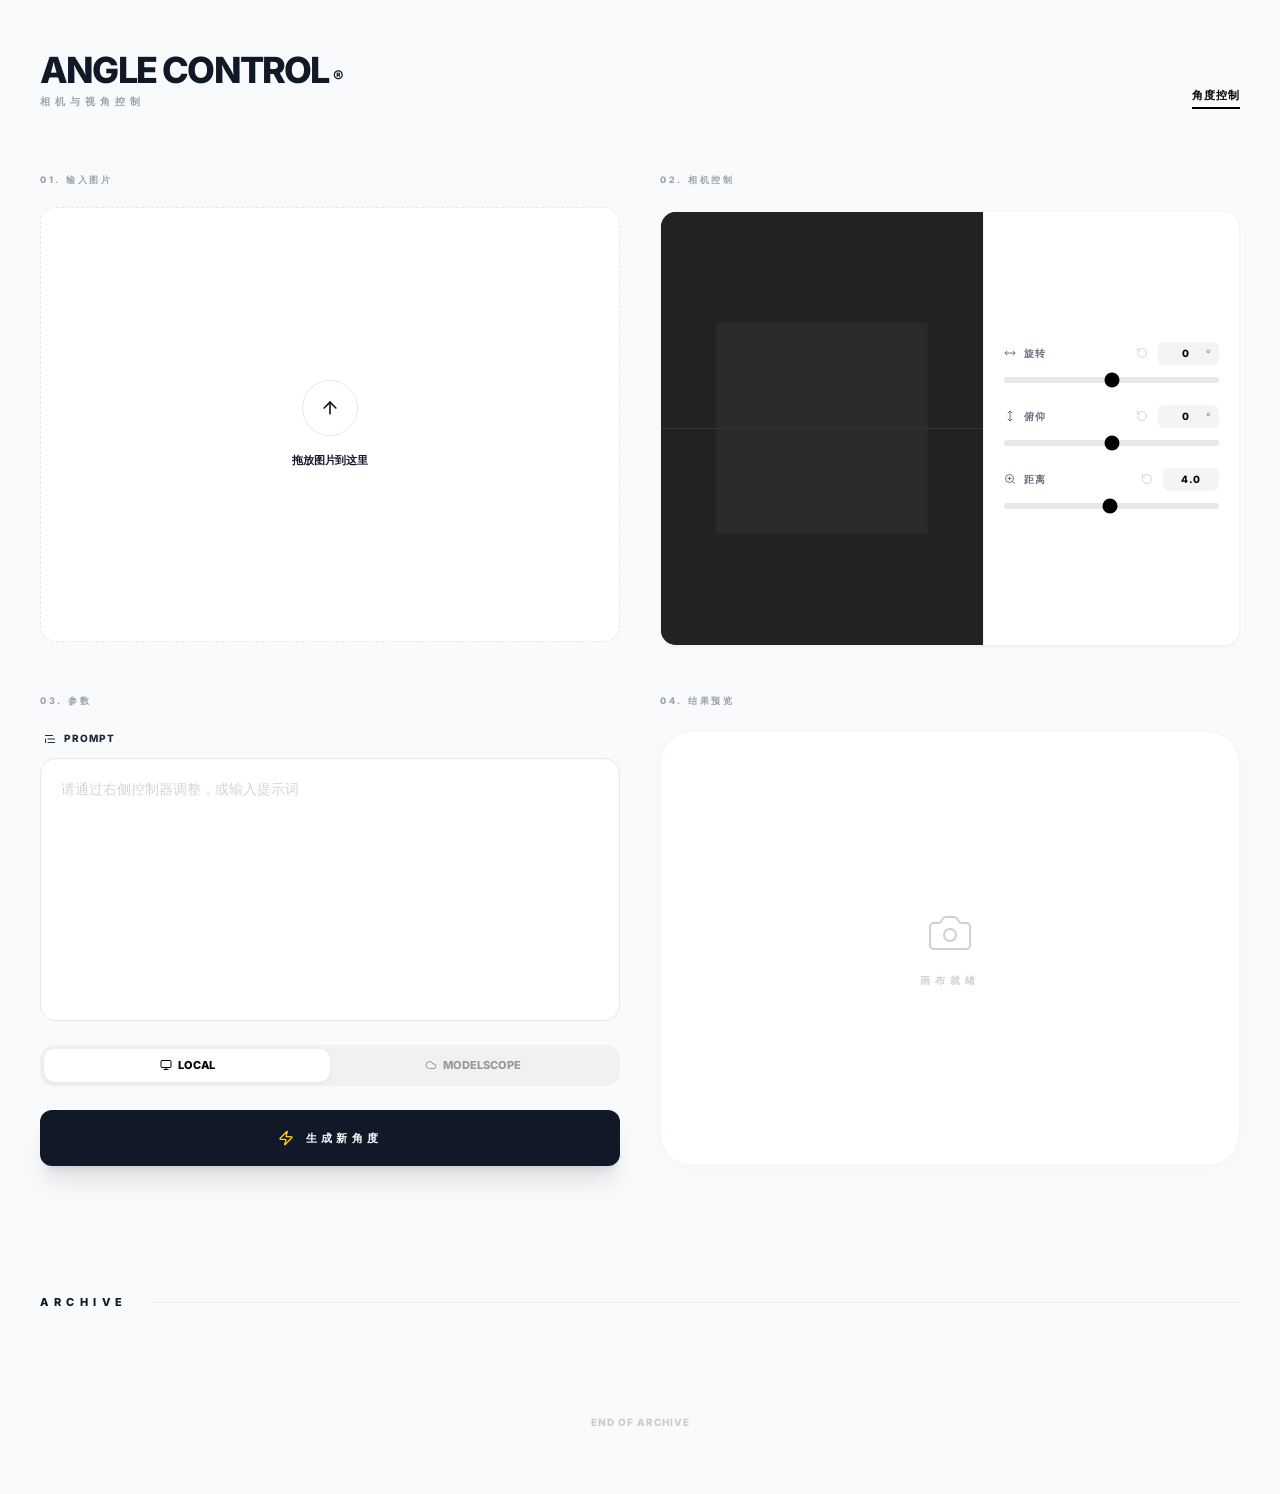
==== commit de6d2500: "Add files via upload" ====
--- a/static/angle.html
+++ b/static/angle.html
@@ -4,21 +4,34 @@
 <head>
     <meta charset="UTF-8">
     <meta name="viewport" content="width=device-width, initial-scale=1.0">
-    <link rel="icon" href="/static/logo.png" type="image/png">
+    <link rel="icon" href="/static/images/logo.png" type="image/png">
     <title>Angle Control | 视角重塑</title>
-    <script src="https://cdn.tailwindcss.com"></script>
-    <script src="https://unpkg.com/lucide@latest"></script>
-    <script src="/static/theme.js?v=20260509"></script>
-    <script src="/static/i18n.js?v=20260512-pages2"></script>
+    <script>
+        (function(){
+            try {
+                var theme = localStorage.getItem('studio_theme') || localStorage.getItem('canvas_theme') || 'light';
+                if(theme === 'dark') {
+                    document.documentElement.classList.add('studio-theme-dark');
+                    document.documentElement.classList.add('theme-dark');
+                }
+            } catch(e) {}
+        })();
+    </script>
+    <script src="/static/vendor/js/tailwindcss-cdn.js?v=2026.05.25"></script>
+    <script src="/static/vendor/js/lucide.js?v=2026.05.25"></script>
+    <script src="/static/js/theme.js?v=2026.05.25"></script>
+    <script src="/static/js/i18n.js?v=2026.05.25"></script>
+    <script src="/static/js/image-preview.js?v=2026.05.25"></script>
+    <script src="/static/js/history-bulk-manager.js?v=2026.05.25"></script>
     <script type="importmap">
         {
             "imports": {
-                "three": "https://unpkg.com/three@0.160.0/build/three.module.js"
+                "three": "/static/vendor/js/three-0.160.0.module.js?v=2026.05.25"
             }
         }
     </script>
     <style>
-        @import url('https://fonts.googleapis.com/css2?family=Inter:wght@300;400;600;800&family=JetBrains+Mono:wght@400;700&display=swap');
+        @import url('/static/vendor/css/fonts.css?v=2026.05.25');
 
         :root {
             --accent: #111827;
@@ -212,7 +225,7 @@
             z-index: 1;
         }
     </style>
-    <link rel="stylesheet" href="/static/theme.css?v=20260510-studio-pages-blue-dark10">
+    <link rel="stylesheet" href="/static/css/theme.css?v=2026.05.25">
 </head>
 
 <body class="selection:bg-black selection:text-white">
@@ -456,12 +469,12 @@
             <i data-lucide="x" class="w-8 h-8"></i>
         </button>
 
-        <div class="max-w-6xl w-full h-full flex flex-col items-center justify-center">
-            <div class="relative">
-                <div id="lightboxRes"
-                    class="absolute top-4 left-4 bg-black/30 backdrop-blur-md border border-white/20 text-white px-3 py-1.5 rounded-full text-[10px] font-medium tracking-wider opacity-0 transition-opacity duration-300 pointer-events-none">
+        <div class="w-full h-full flex flex-col items-center justify-center" style="max-width:min(1280px, 92vw)">
+            <div id="lightboxFrame" class="studio-preview-frame hidden">
+                <img id="lightboxImg" src="" class="studio-preview-img" alt="preview">
+                <div id="lightboxRes" data-no-pan
+                    class="absolute top-4 left-4 bg-black/30 backdrop-blur-md border border-white/20 text-white px-3 py-1.5 rounded-full text-[10px] font-medium tracking-wider opacity-0 transition-opacity duration-300 pointer-events-none z-10">
                 </div>
-                <img id="lightboxImg" src="" class="hidden max-h-[80vh] rounded-3xl shadow-2xl">
             </div>
             <div class="mt-8">
                 <button onclick="downloadLightboxImage()"
@@ -1151,15 +1164,16 @@
             if (!imgUrl) return;
 
             const card = document.createElement('div');
+            card.dataset.historyTs = data.timestamp;
             card.className = "masonry-item relative group cursor-pointer";
 
-            card.onclick = () => openLightbox(imgUrl);
+            card.onclick = () => { if(document.body.classList.contains('history-bulk-selecting')) return; openLightbox(imgUrl); };
             
             // ModelScope Badge
             const isCloud = data.is_cloud || (imgUrl && imgUrl.includes('cloud_angle'));
             const badgeHtml = isCloud ? `
                 <div class="absolute top-3 left-3 z-10">
-                    <img src="/static/modelscope.gif" class="h-4 w-auto object-contain bg-white/90 rounded-full p-0.5 shadow-sm">
+                    <img src="/static/images/modelscope.gif" class="h-4 w-auto object-contain bg-white/90 rounded-full p-0.5 shadow-sm">
                 </div>
             ` : '';
 
@@ -1200,16 +1214,26 @@
         }
 
         // Lightbox
+        let lightboxPreview = null;
+        function ensureLightboxPreview(){
+            if(!lightboxPreview && window.StudioImagePreview){
+                lightboxPreview = StudioImagePreview.attach(document.getElementById('lightboxFrame'));
+            }
+            return lightboxPreview;
+        }
         function openLightbox(url) {
+            const frame = document.getElementById('lightboxFrame');
             const img = document.getElementById('lightboxImg');
             const resPill = document.getElementById('lightboxRes');
 
             resPill.style.opacity = '0';
+            ensureLightboxPreview();
+            if(lightboxPreview) lightboxPreview.reset();
             img.src = url;
 
             const lb = document.getElementById('lightbox');
             lb.classList.replace('hidden', 'flex');
-            img.classList.remove('hidden');
+            frame.classList.remove('hidden');
             document.body.style.overflow = 'hidden';
 
             const updateRes = () => {
@@ -1224,6 +1248,7 @@
         }
 
         function closeLightbox() {
+            if(lightboxPreview) lightboxPreview.reset();
             const lb = document.getElementById('lightbox');
             lb.classList.replace('flex', 'hidden');
             document.body.style.overflow = 'auto';
@@ -1265,6 +1290,7 @@
             }
 
             loadHistory();
+            window.HistoryBulkManager?.attach({masonry:'#masonry'});
             observer.observe(document.getElementById('loadMoreTrigger'));
         };
 
--- a/static/css/theme.css
+++ b/static/css/theme.css
@@ -0,0 +1,1651 @@
+html.studio-theme-dark,
+html.studio-theme-dark body,
+body.studio-theme-dark {
+    color-scheme: dark;
+    background: #08090c !important;
+    color: #e8e8ea !important;
+}
+
+html,
+body {
+    overscroll-behavior: auto;
+}
+
+* {
+    scrollbar-width: thin !important;
+    scrollbar-color: rgba(148, 163, 184, .72) transparent !important;
+}
+
+*::-webkit-scrollbar {
+    width: 10px !important;
+    height: 10px !important;
+    background: transparent !important;
+}
+
+*::-webkit-scrollbar-track {
+    background: transparent !important;
+}
+
+*::-webkit-scrollbar-thumb {
+    min-height: 36px;
+    background-color: rgba(148, 163, 184, .72) !important;
+    border: 3px solid transparent !important;
+    border-right-width: 3px !important;
+    background-clip: padding-box !important;
+    border-radius: 999px !important;
+}
+
+*::-webkit-scrollbar-thumb:hover {
+    background-color: rgba(100, 116, 139, .86) !important;
+}
+
+*::-webkit-scrollbar-corner {
+    background: transparent !important;
+}
+
+body.studio-theme-dark {
+    --accent: #e8e8ea;
+    --bg: #08090c;
+    --bg-base: #08090c;
+    --card: #111216;
+    --text-main: #e8e8ea;
+}
+
+html.studio-theme-dark body .app-shell,
+html.studio-theme-dark body .sidebar,
+html.studio-theme-dark body .stage,
+body.studio-theme-dark .app-shell,
+body.studio-theme-dark .sidebar,
+body.studio-theme-dark .stage {
+    background: #08090c !important;
+    border-color: #25262b !important;
+}
+
+html.studio-theme-dark body .stage,
+body.studio-theme-dark .stage {
+    box-shadow: inset 0 0 42px rgba(255,255,255,.015);
+}
+
+html.studio-theme-dark body .nav-item,
+body.studio-theme-dark .nav-item {
+    color: #8f9aab;
+}
+
+html.studio-theme-dark body .nav-item:hover,
+body.studio-theme-dark .nav-item:hover {
+    background: #111216 !important;
+    color: #e8e8ea !important;
+}
+
+html.studio-theme-dark body .nav-item.active,
+body.studio-theme-dark .nav-item.active {
+    background: #d8dee9 !important;
+    color: #10141d !important;
+    box-shadow: 0 12px 24px rgba(0,0,0,.28);
+}
+
+html.studio-theme-dark body .logo-ring,
+body.studio-theme-dark .logo-ring {
+    border-color: #d8dee9 !important;
+}
+
+html.studio-theme-dark body #logo-dot,
+body.studio-theme-dark #logo-dot {
+    background: #d8dee9 !important;
+}
+
+html.studio-theme-dark body .nano-monitor,
+body.studio-theme-dark .nano-monitor {
+    background: rgba(17,18,22,.88) !important;
+    color: #d8dee9;
+    border-color: rgba(255,255,255,.10) !important;
+    box-shadow: 0 12px 34px rgba(0,0,0,.24);
+}
+
+html.studio-theme-dark body .divider,
+body.studio-theme-dark .divider {
+    background: rgba(216,222,233,.14) !important;
+}
+
+html.studio-theme-dark body .theme-dock-btn,
+body.studio-theme-dark .theme-dock-btn {
+    background: #111216;
+    border-color: #25262b;
+    color: #9aa6b8;
+}
+
+html.studio-theme-dark body .theme-dock-btn:hover,
+html.studio-theme-dark body .theme-dock-btn.active,
+body.studio-theme-dark .theme-dock-btn:hover,
+body.studio-theme-dark .theme-dock-btn.active {
+    background: #d8dee9;
+    border-color: #d8dee9;
+    color: #10141d;
+}
+
+html.studio-theme-dark body .console-card,
+html.studio-theme-dark body .nano-input,
+html.studio-theme-dark body .upload-item,
+html.studio-theme-dark body .result-frame,
+html.studio-theme-dark body .masonry-item,
+html.studio-theme-dark body .work-panel,
+html.studio-theme-dark body .setting-row,
+html.studio-theme-dark body .tool-panel,
+html.studio-theme-dark body .control-panel,
+html.studio-theme-dark body .topbar,
+html.studio-theme-dark body .composer,
+html.studio-theme-dark body .composer-body,
+html.studio-theme-dark body .bubble.assistant,
+html.studio-theme-dark body .history-popover,
+html.studio-theme-dark body .thread-item,
+html.studio-theme-dark body .lightbox-card,
+html.studio-theme-dark body #lightboxCard,
+html.studio-theme-dark body .bg-white,
+html.studio-theme-dark body .bg-gray-50,
+html.studio-theme-dark body .bg-slate-50,
+html.studio-theme-dark body .bg-gray-50\/50,
+html.studio-theme-dark body .bg-white\/90,
+html.studio-theme-dark body .bg-\[\#fbfdff\],
+body.studio-theme-dark .console-card,
+body.studio-theme-dark .nano-input,
+body.studio-theme-dark .upload-item,
+body.studio-theme-dark .result-frame,
+body.studio-theme-dark .masonry-item,
+body.studio-theme-dark .work-panel,
+body.studio-theme-dark .setting-row,
+body.studio-theme-dark .tool-panel,
+body.studio-theme-dark .control-panel,
+body.studio-theme-dark .topbar,
+body.studio-theme-dark .composer,
+body.studio-theme-dark .composer-body,
+body.studio-theme-dark .bubble.assistant,
+body.studio-theme-dark .history-popover,
+body.studio-theme-dark .thread-item,
+body.studio-theme-dark .lightbox-card,
+body.studio-theme-dark #lightboxCard,
+body.studio-theme-dark .bg-white,
+body.studio-theme-dark .bg-gray-50,
+body.studio-theme-dark .bg-slate-50,
+body.studio-theme-dark .bg-gray-50\/50,
+body.studio-theme-dark .bg-white\/90,
+body.studio-theme-dark .bg-\[\#fbfdff\] {
+    background-color: #111216 !important;
+    border-color: #25262b !important;
+    color: #e8e8ea !important;
+}
+
+html.studio-theme-dark body .bg-gray-100,
+html.studio-theme-dark body .bg-slate-100,
+html.studio-theme-dark body .select-shell,
+html.studio-theme-dark body .model-pill,
+html.studio-theme-dark body .ratio-grid,
+html.studio-theme-dark body .resolution-toggle,
+html.studio-theme-dark body .mode-switch,
+html.studio-theme-dark body .mini-ratio,
+body.studio-theme-dark .bg-gray-100,
+body.studio-theme-dark .bg-slate-100,
+body.studio-theme-dark .select-shell,
+body.studio-theme-dark .model-pill,
+body.studio-theme-dark .ratio-grid,
+body.studio-theme-dark .resolution-toggle,
+body.studio-theme-dark .mode-switch,
+body.studio-theme-dark .mini-ratio {
+    background-color: #0c0d10 !important;
+    border-color: #25262b !important;
+}
+
+html.studio-theme-dark body input,
+html.studio-theme-dark body textarea,
+html.studio-theme-dark body select,
+body.studio-theme-dark input,
+body.studio-theme-dark textarea,
+body.studio-theme-dark select {
+    color: #e8e8ea !important;
+}
+
+html.studio-theme-dark body input::placeholder,
+html.studio-theme-dark body textarea::placeholder,
+body.studio-theme-dark input::placeholder,
+body.studio-theme-dark textarea::placeholder {
+    color: #657286 !important;
+}
+
+html.studio-theme-dark body .text-black,
+html.studio-theme-dark body .text-gray-700,
+html.studio-theme-dark body .text-slate-700,
+html.studio-theme-dark body .setting-title,
+html.studio-theme-dark body h1,
+html.studio-theme-dark body h2,
+html.studio-theme-dark body h3,
+body.studio-theme-dark .text-black,
+body.studio-theme-dark .text-gray-700,
+body.studio-theme-dark .text-slate-700,
+body.studio-theme-dark .setting-title,
+body.studio-theme-dark h1,
+body.studio-theme-dark h2,
+body.studio-theme-dark h3 {
+    color: #e8e8ea !important;
+}
+
+html.studio-theme-dark body .text-gray-300,
+html.studio-theme-dark body .text-gray-400,
+html.studio-theme-dark body .text-gray-500,
+html.studio-theme-dark body .text-slate-400,
+html.studio-theme-dark body .text-slate-500,
+html.studio-theme-dark body .setting-meta,
+html.studio-theme-dark body .label-nano,
+body.studio-theme-dark .text-gray-300,
+body.studio-theme-dark .text-gray-400,
+body.studio-theme-dark .text-gray-500,
+body.studio-theme-dark .text-slate-400,
+body.studio-theme-dark .text-slate-500,
+body.studio-theme-dark .setting-meta,
+body.studio-theme-dark .label-nano {
+    color: #8f9aab !important;
+}
+
+html.studio-theme-dark body .border-gray-100,
+html.studio-theme-dark body .border-gray-200,
+html.studio-theme-dark body .border-gray-300,
+html.studio-theme-dark body .border-slate-100,
+html.studio-theme-dark body .border-slate-200,
+html.studio-theme-dark body .border-black,
+html.studio-theme-dark body .border-white,
+html.studio-theme-dark body .border-\[\#f1f5f9\],
+html.studio-theme-dark body .border-\[\#eef2f7\],
+body.studio-theme-dark .border-gray-100,
+body.studio-theme-dark .border-gray-200,
+body.studio-theme-dark .border-gray-300,
+body.studio-theme-dark .border-slate-100,
+body.studio-theme-dark .border-slate-200,
+body.studio-theme-dark .border-black,
+body.studio-theme-dark .border-white,
+body.studio-theme-dark .border-\[\#f1f5f9\],
+body.studio-theme-dark .border-\[\#eef2f7\] {
+    border-color: #2a3444 !important;
+}
+
+html.studio-theme-dark body .glass-btn,
+html.studio-theme-dark body .btn-action-dark,
+html.studio-theme-dark body .send-btn,
+html.studio-theme-dark body .gen-btn,
+html.studio-theme-dark body .comfy-run,
+html.studio-theme-dark body .llm-run,
+html.studio-theme-dark body .primary-btn,
+html.studio-theme-dark body .bg-black,
+body.studio-theme-dark .glass-btn,
+body.studio-theme-dark .btn-action-dark,
+body.studio-theme-dark .send-btn,
+body.studio-theme-dark .gen-btn,
+body.studio-theme-dark .comfy-run,
+body.studio-theme-dark .llm-run,
+body.studio-theme-dark .primary-btn,
+body.studio-theme-dark .bg-black {
+    background-color: #d8dee9 !important;
+    color: #10141d !important;
+}
+
+html.studio-theme-dark body .glass-btn:hover,
+html.studio-theme-dark body .btn-action-dark:hover,
+html.studio-theme-dark body .bg-black:hover,
+body.studio-theme-dark .glass-btn:hover,
+body.studio-theme-dark .btn-action-dark:hover,
+body.studio-theme-dark .bg-black:hover {
+    background-color: #c8d0dc !important;
+}
+
+html.studio-theme-dark body .gallery-lightbox,
+html.studio-theme-dark body #lightbox,
+body.studio-theme-dark .gallery-lightbox,
+body.studio-theme-dark #lightbox {
+    background: rgba(15,20,29,.78) !important;
+    backdrop-filter: blur(22px) saturate(1.05);
+}
+
+html.studio-theme-dark body .masonry-item:hover,
+html.studio-theme-dark body .console-card:focus-within,
+html.studio-theme-dark body .select-shell:focus-within,
+body.studio-theme-dark .masonry-item:hover,
+body.studio-theme-dark .console-card:focus-within,
+body.studio-theme-dark .select-shell:focus-within {
+    border-color: #566174 !important;
+    box-shadow: 0 20px 44px rgba(0,0,0,.28) !important;
+}
+
+html.studio-theme-dark body .console-card textarea,
+html.studio-theme-dark body #prompt,
+html.studio-theme-dark body #promptInput,
+body.studio-theme-dark .console-card textarea,
+body.studio-theme-dark #prompt,
+body.studio-theme-dark #promptInput {
+    color: #e5e9f0 !important;
+    caret-color: #d8dee9;
+}
+
+html.studio-theme-dark body .size-btn,
+html.studio-theme-dark body .model-option,
+html.studio-theme-dark body .ratio-option,
+html.studio-theme-dark body .resolution-option,
+html.studio-theme-dark body .mini-ratio button,
+html.studio-theme-dark body .mode-switch button,
+body.studio-theme-dark .size-btn,
+body.studio-theme-dark .model-option,
+body.studio-theme-dark .ratio-option,
+body.studio-theme-dark .resolution-option,
+body.studio-theme-dark .mini-ratio button,
+body.studio-theme-dark .mode-switch button {
+    background: #111722 !important;
+    border-color: #2a3444 !important;
+    color: #9aa6b8 !important;
+}
+
+html.studio-theme-dark body .size-btn:hover,
+html.studio-theme-dark body .model-option:hover,
+html.studio-theme-dark body .ratio-option:hover,
+html.studio-theme-dark body .resolution-option:hover,
+body.studio-theme-dark .size-btn:hover,
+body.studio-theme-dark .model-option:hover,
+body.studio-theme-dark .ratio-option:hover,
+body.studio-theme-dark .resolution-option:hover {
+    border-color: #566174 !important;
+    color: #d8dee9 !important;
+}
+
+html.studio-theme-dark body .size-btn.active,
+html.studio-theme-dark body .model-option.active,
+html.studio-theme-dark body .ratio-option.active,
+html.studio-theme-dark body .resolution-option.active,
+html.studio-theme-dark body .mini-ratio button.active,
+html.studio-theme-dark body .mode-switch button.active,
+body.studio-theme-dark .size-btn.active,
+body.studio-theme-dark .model-option.active,
+body.studio-theme-dark .ratio-option.active,
+body.studio-theme-dark .resolution-option.active,
+body.studio-theme-dark .mini-ratio button.active,
+body.studio-theme-dark .mode-switch button.active {
+    background: #d8dee9 !important;
+    border-color: #d8dee9 !important;
+    color: #10141d !important;
+    box-shadow: 0 10px 24px rgba(0,0,0,.2) !important;
+}
+
+html.studio-theme-dark body .ios-slider,
+body.studio-theme-dark .ios-slider {
+    background: #2a3444 !important;
+}
+
+html.studio-theme-dark body .ios-switch input:checked + .ios-slider,
+body.studio-theme-dark .ios-switch input:checked + .ios-slider {
+    background: #d8dee9 !important;
+}
+
+html.studio-theme-dark body .ios-slider:before,
+body.studio-theme-dark .ios-slider:before {
+    background: #111722 !important;
+    box-shadow: 0 2px 8px rgba(0,0,0,.38) !important;
+}
+
+html.studio-theme-dark body .composer-wrap,
+body.studio-theme-dark .composer-wrap {
+    background: linear-gradient(to top,#0f141d 82%,rgba(15,20,29,0)) !important;
+}
+
+html.studio-theme-dark body .canvas-gate,
+body.studio-theme-dark .canvas-gate {
+    background-color: #0f141d !important;
+    background-image: radial-gradient(rgba(148,163,184,.18) 1px, transparent 1px) !important;
+}
+
+html.studio-theme-dark body .gate-panel,
+html.studio-theme-dark body .canvas-item,
+html.studio-theme-dark body .canvas-open,
+body.studio-theme-dark .gate-panel,
+body.studio-theme-dark .canvas-item,
+body.studio-theme-dark .canvas-open {
+    background: #171d29 !important;
+    border-color: #2a3444 !important;
+    color: #e5e9f0 !important;
+}
+
+html.studio-theme-dark body .canvas-item:hover,
+body.studio-theme-dark .canvas-item:hover {
+    background: #202838 !important;
+}
+
+html.studio-theme-dark body .canvas-item.active,
+body.studio-theme-dark .canvas-item.active {
+    background: #263247 !important;
+    color: #e5e9f0 !important;
+}
+
+html.studio-theme-dark body .canvas-card-title,
+html.studio-theme-dark body .gate-title,
+html.studio-theme-dark body .gate-name-input,
+body.studio-theme-dark .canvas-card-title,
+body.studio-theme-dark .gate-title,
+body.studio-theme-dark .gate-name-input {
+    color: #e5e9f0 !important;
+}
+
+html.studio-theme-dark body .canvas-card-time,
+html.studio-theme-dark body .gate-subtitle,
+body.studio-theme-dark .canvas-card-time {
+    color: #8f9aab !important;
+}
+
+body.studio-theme-dark .gate-subtitle {
+    color: #8f9aab !important;
+}
+
+html.studio-theme-dark body .canvas-preview-mark,
+html.studio-theme-dark body .canvas-delete,
+html.studio-theme-dark body .secondary-btn,
+html.studio-theme-dark body .gate-back,
+html.studio-theme-dark body .gate-trash-entry,
+html.studio-theme-dark body .create-cancel,
+html.studio-theme-dark body .gate-create-row,
+html.studio-theme-dark body .gate-actions,
+html.studio-theme-dark body .trash-note,
+html.studio-theme-dark body .emoji-picker,
+html.studio-theme-dark body .create-menu,
+html.studio-theme-dark body .selection-hub,
+html.studio-theme-dark body .output-preview,
+body.studio-theme-dark .canvas-preview-mark,
+body.studio-theme-dark .canvas-delete,
+body.studio-theme-dark .secondary-btn,
+body.studio-theme-dark .gate-back,
+body.studio-theme-dark .gate-trash-entry,
+body.studio-theme-dark .create-cancel,
+body.studio-theme-dark .gate-create-row,
+body.studio-theme-dark .gate-actions,
+body.studio-theme-dark .trash-note,
+body.studio-theme-dark .emoji-picker,
+body.studio-theme-dark .create-menu,
+body.studio-theme-dark .selection-hub,
+body.studio-theme-dark .output-preview {
+    background: #111722 !important;
+    border-color: #2a3444 !important;
+    color: #d8dee9 !important;
+}
+
+html.studio-theme-dark body .gate-trash-badge,
+body.studio-theme-dark .gate-trash-badge {
+    background: #d8dee9 !important;
+    color: #10141d !important;
+    border-color: #111722 !important;
+}
+
+html.studio-theme-dark body .secondary-btn.active,
+body.studio-theme-dark .secondary-btn.active {
+    background: #d8dee9 !important;
+    border-color: #d8dee9 !important;
+    color: #10141d !important;
+}
+
+html.studio-theme-dark body .canvas-delete:hover,
+html.studio-theme-dark body .create-cancel:hover,
+body.studio-theme-dark .canvas-delete:hover,
+body.studio-theme-dark .create-cancel:hover {
+    background: rgba(248,113,113,.14) !important;
+    border-color: rgba(248,113,113,.32) !important;
+    color: #fca5a5 !important;
+}
+
+html.studio-theme-dark body .canvas-restore:hover,
+body.studio-theme-dark .canvas-restore:hover {
+    background: rgba(16,185,129,.14) !important;
+    border-color: rgba(16,185,129,.32) !important;
+    color: #6ee7b7 !important;
+}
+
+html.studio-theme-dark body .canvas-delete-box,
+body.studio-theme-dark .canvas-delete-box {
+    background: #202838 !important;
+    border: 1px solid #2a3444;
+}
+
+html.studio-theme-dark body .canvas-confirm-btn,
+html.studio-theme-dark body .create-confirm,
+body.studio-theme-dark .canvas-confirm-btn,
+body.studio-theme-dark .create-confirm {
+    background: #d8dee9 !important;
+    color: #10141d !important;
+}
+
+html.studio-theme-dark body .output-resolution,
+body.studio-theme-dark .output-resolution {
+    background: rgba(17,23,34,.86) !important;
+    color: #d8dee9 !important;
+}
+
+html.studio-theme-dark body .shell .topbar,
+body.studio-theme-dark .shell .topbar {
+    background: transparent !important;
+    border-color: transparent !important;
+    backdrop-filter: none !important;
+}
+
+html.studio-theme-dark body .shell,
+html.studio-theme-dark body .shell .board,
+body.studio-theme-dark .shell,
+body.studio-theme-dark .shell .board {
+    background-color: #0f141d !important;
+    background-image: radial-gradient(rgba(148,163,184,.18) 1px, transparent 1px) !important;
+}
+
+html.studio-theme-dark body .shell.theme-dark,
+body.studio-theme-dark .shell.theme-dark {
+    --page: #0f141d;
+    --grid: rgba(148,163,184,.18);
+    --panel: rgba(17,23,34,.88);
+    --card: #171d29;
+    --card-solid: #171d29;
+    --soft: #111722;
+    --soft-2: #202838;
+    --line: rgba(148,163,184,.16);
+    --line-2: rgba(148,163,184,.22);
+    --text: #e5e9f0;
+    --muted: #9aa6b8;
+    --faint: #78869a;
+    --shadow: rgba(0,0,0,.2);
+    --strong: #d8dee9;
+    --strong-text: #10141d;
+}
+
+html.studio-theme-dark body .shell .panel,
+body.studio-theme-dark .shell .panel {
+    background: rgba(17,23,34,.86) !important;
+    border: 1px solid rgba(148,163,184,.16) !important;
+    box-shadow: 0 14px 36px rgba(0,0,0,.18) !important;
+}
+
+html.studio-theme-dark body .shell .node,
+body.studio-theme-dark .shell .node {
+    background: #171d29 !important;
+    border-color: rgba(148,163,184,.16) !important;
+    box-shadow: 0 16px 42px rgba(0,0,0,.22) !important;
+    color: #e5e9f0 !important;
+}
+
+html.studio-theme-dark body .shell .node-head,
+body.studio-theme-dark .shell .node-head {
+    background: #171d29 !important;
+    border-bottom-color: rgba(148,163,184,.14) !important;
+}
+
+html.studio-theme-dark body .shell .node-title,
+body.studio-theme-dark .shell .node-title {
+    color: #8f9aab !important;
+}
+
+html.studio-theme-dark body .shell .node.selected,
+body.studio-theme-dark .shell .node.selected {
+    outline-color: rgba(216,222,233,.72) !important;
+}
+
+html.studio-theme-dark body .shell .toolbar,
+body.studio-theme-dark .shell .toolbar {
+    gap: 8px;
+}
+
+html.studio-theme-dark body .shell .tool-btn,
+html.studio-theme-dark body .shell .select-lite,
+html.studio-theme-dark body .shell .gen-count-row,
+html.studio-theme-dark body .shell .seg,
+html.studio-theme-dark body .shell .llm-mode,
+html.studio-theme-dark body .shell .mode-tabs,
+body.studio-theme-dark .shell .tool-btn,
+body.studio-theme-dark .shell .select-lite,
+body.studio-theme-dark .shell .gen-count-row,
+body.studio-theme-dark .shell .seg,
+body.studio-theme-dark .shell .llm-mode,
+body.studio-theme-dark .shell .mode-tabs {
+    background: #111722 !important;
+    border: 1px solid rgba(148,163,184,.16) !important;
+    box-shadow: none !important;
+    color: #9aa6b8 !important;
+}
+
+html.studio-theme-dark body .shell .gen-settings,
+html.studio-theme-dark body .shell .setting-row,
+html.studio-theme-dark body .shell .comfy-settings,
+body.studio-theme-dark .shell .gen-settings,
+body.studio-theme-dark .shell .setting-row,
+body.studio-theme-dark .shell .comfy-settings {
+    background: #111722 !important;
+    border: 1px solid rgba(148,163,184,.16) !important;
+    box-shadow: none !important;
+    color: #d8dee9 !important;
+}
+
+html.studio-theme-dark body .shell .setting-title,
+body.studio-theme-dark .shell .setting-title {
+    color: #8f9aab !important;
+}
+
+html.studio-theme-dark body .shell .setting-input,
+html.studio-theme-dark body .shell .setting-check,
+html.studio-theme-dark body .shell .gen-count-input,
+body.studio-theme-dark .shell .setting-input,
+body.studio-theme-dark .shell .setting-check,
+body.studio-theme-dark .shell .gen-count-input {
+    background: #171d29 !important;
+    border-color: rgba(148,163,184,.16) !important;
+    color: #e5e9f0 !important;
+    box-shadow: none !important;
+}
+
+html.studio-theme-dark body .shell .gen-step-btn,
+body.studio-theme-dark .shell .gen-step-btn {
+    color: #8f9aab !important;
+}
+
+html.studio-theme-dark body .shell .gen-step-btn:hover,
+body.studio-theme-dark .shell .gen-step-btn:hover {
+    background: #202838 !important;
+    color: #e5e9f0 !important;
+}
+
+html.studio-theme-dark body .shell .tool-btn:hover,
+html.studio-theme-dark body .shell .select-lite:hover,
+body.studio-theme-dark .shell .tool-btn:hover,
+body.studio-theme-dark .shell .select-lite:hover {
+    background: #171d29 !important;
+    border-color: #566174 !important;
+    color: #e5e9f0 !important;
+}
+
+html.studio-theme-dark body .shell .llm-mode button,
+html.studio-theme-dark body .shell .seg button,
+html.studio-theme-dark body .shell .mode-tabs button,
+body.studio-theme-dark .shell .llm-mode button,
+body.studio-theme-dark .shell .seg button,
+body.studio-theme-dark .shell .mode-tabs button {
+    background: transparent !important;
+    border-color: transparent !important;
+    color: #9aa6b8 !important;
+    box-shadow: none !important;
+}
+
+html.studio-theme-dark body .shell .llm-mode button.active,
+html.studio-theme-dark body .shell .seg button.active,
+html.studio-theme-dark body .shell .mode-tabs button.active,
+body.studio-theme-dark .shell .llm-mode button.active,
+body.studio-theme-dark .shell .seg button.active,
+body.studio-theme-dark .shell .mode-tabs button.active {
+    background: #d8dee9 !important;
+    border-color: #d8dee9 !important;
+    color: #10141d !important;
+}
+
+html.studio-theme-dark body .shell .llm-system,
+html.studio-theme-dark body .shell .llm-chat-input,
+html.studio-theme-dark body .shell .llm-chat-log,
+html.studio-theme-dark body .shell .llm-output,
+html.studio-theme-dark body .shell .llm-chat-pane,
+body.studio-theme-dark .shell .llm-system,
+body.studio-theme-dark .shell .llm-chat-input,
+body.studio-theme-dark .shell .llm-chat-log,
+body.studio-theme-dark .shell .llm-output,
+body.studio-theme-dark .shell .llm-chat-pane {
+    background: #111722 !important;
+    border-color: #2a3444 !important;
+    color: #d8dee9 !important;
+}
+
+html.studio-theme-dark body .shell .llm-pane-resizer::before,
+body.studio-theme-dark .shell .llm-pane-resizer::before {
+    background: #475569 !important;
+}
+
+html.studio-theme-dark body .shell .llm-bubble.assistant,
+body.studio-theme-dark .shell .llm-bubble.assistant {
+    background: #202838 !important;
+    border-color: #2a3444 !important;
+    color: #e5e9f0 !important;
+}
+
+html.studio-theme-dark body .shell .llm-bubble.user,
+body.studio-theme-dark .shell .llm-bubble.user {
+    background: #d8dee9 !important;
+    color: #10141d !important;
+}
+
+html.studio-theme-dark body .shell .image-node img,
+html.studio-theme-dark body .shell .output-grid img,
+html.studio-theme-dark body .shell .output-preview img,
+html.studio-theme-dark body .shell .blank-image,
+html.studio-theme-dark body .shell .input-item,
+html.studio-theme-dark body .shell .prompt-node textarea,
+html.studio-theme-dark body .shell .llm-system,
+html.studio-theme-dark body .shell .llm-chat-input,
+html.studio-theme-dark body .shell .model-input,
+body.studio-theme-dark .shell .image-node img,
+body.studio-theme-dark .shell .output-grid img,
+body.studio-theme-dark .shell .output-preview img,
+body.studio-theme-dark .shell .blank-image,
+body.studio-theme-dark .shell .input-item,
+body.studio-theme-dark .shell .prompt-node textarea,
+body.studio-theme-dark .shell .llm-system,
+body.studio-theme-dark .shell .llm-chat-input,
+body.studio-theme-dark .shell .model-input {
+    background: #0f141d !important;
+    border-color: rgba(148,163,184,.16) !important;
+}
+
+html.studio-theme-dark body .shell .blank-image,
+body.studio-theme-dark .shell .blank-image {
+    color: #8f9aab !important;
+    border-style: dashed !important;
+}
+
+html.studio-theme-dark body .shell .blank-image:hover,
+html.studio-theme-dark body .shell .blank-image.drag-over,
+body.studio-theme-dark .shell .blank-image:hover,
+body.studio-theme-dark .shell .blank-image.drag-over {
+    background: #151b27 !important;
+    border-color: rgba(216,222,233,.42) !important;
+    color: #d8dee9 !important;
+}
+
+html.studio-theme-dark body .shell .image-caption,
+body.studio-theme-dark .shell .image-caption {
+    color: #8f9aab !important;
+}
+
+html.studio-theme-dark body .shell .input-label,
+body.studio-theme-dark .shell .input-label {
+    background: rgba(15,20,29,.78) !important;
+    color: #d8dee9 !important;
+}
+
+html.studio-theme-dark body .shell .prompt-list .bg-slate-50,
+html.studio-theme-dark body .shell .prompt-list .border-slate-100,
+body.studio-theme-dark .shell .prompt-list .bg-slate-50,
+body.studio-theme-dark .shell .prompt-list .border-slate-100 {
+    background: #111722 !important;
+    border-color: rgba(148,163,184,.16) !important;
+    color: #c8d0dc !important;
+}
+
+html.studio-theme-dark body .shell .input-index,
+body.studio-theme-dark .shell .input-index {
+    background: #d8dee9 !important;
+    color: #10141d !important;
+}
+
+html.studio-theme-dark body .shell .port::after,
+body.studio-theme-dark .shell .port::after {
+    background: #d8dee9 !important;
+    border-color: #111722 !important;
+    box-shadow: 0 0 0 1px rgba(148,163,184,.32) !important;
+}
+
+html.studio-theme-dark body .shell .drop-overlay,
+body.studio-theme-dark .shell .drop-overlay {
+    background: rgba(15,20,29,.44) !important;
+    color: #c8d0dc !important;
+    backdrop-filter: blur(2px) !important;
+}
+
+html.studio-theme-dark body .output-drag-preview,
+body.studio-theme-dark .output-drag-preview,
+.output-drag-preview {
+    position: fixed;
+    left: -10000px;
+    top: -10000px;
+    width: 150px;
+    height: 150px;
+    padding: 8px;
+    border-radius: 18px;
+    background: #0f141d;
+    border: 1px solid rgba(148,163,184,.18);
+    box-shadow: 0 16px 40px rgba(0,0,0,.28);
+    pointer-events: none;
+    z-index: -1;
+}
+
+.output-drag-preview img {
+    width: 100%;
+    height: 100%;
+    object-fit: contain;
+    border-radius: 12px;
+    background: #0f141d;
+}
+
+html.studio-theme-dark body .shell .resize-handle,
+body.studio-theme-dark .shell .resize-handle {
+    background: rgba(17,23,34,.86) !important;
+    border-color: rgba(148,163,184,.18) !important;
+    color: #8f9aab !important;
+}
+
+html.studio-theme-dark body .shell .resize-handle:hover,
+body.studio-theme-dark .shell .resize-handle:hover {
+    background: #171d29 !important;
+    border-color: rgba(216,222,233,.36) !important;
+    color: #d8dee9 !important;
+}
+
+/* Standalone studio pages: zimage / enhance / klein / angle */
+html.studio-theme-dark body .layout-container,
+body.studio-theme-dark .layout-container,
+html.studio-theme-dark body .container-box,
+body.studio-theme-dark .container-box {
+    color: #e5e9f0 !important;
+}
+
+html.studio-theme-dark body .mode-switcher,
+html.studio-theme-dark body .engine-panel,
+html.studio-theme-dark body .engine-switch,
+html.studio-theme-dark body .ios-slider,
+html.studio-theme-dark body .result-frame,
+html.studio-theme-dark body .gallery-lightbox,
+html.studio-theme-dark body #lightbox,
+html.studio-theme-dark body #compareContainer,
+html.studio-theme-dark body #compareContainerKlein,
+html.studio-theme-dark body #lightboxImg,
+body.studio-theme-dark .mode-switcher,
+body.studio-theme-dark .engine-panel,
+body.studio-theme-dark .engine-switch,
+body.studio-theme-dark .ios-slider,
+body.studio-theme-dark .result-frame,
+body.studio-theme-dark .gallery-lightbox,
+body.studio-theme-dark #lightbox,
+body.studio-theme-dark #compareContainer,
+body.studio-theme-dark #compareContainerKlein,
+body.studio-theme-dark #lightboxImg {
+    background-color: #111722 !important;
+    border-color: rgba(148,163,184,.16) !important;
+    color: #e5e9f0 !important;
+}
+
+html.studio-theme-dark body .mode-glider,
+html.studio-theme-dark body .engine-btn.active,
+html.studio-theme-dark body .ios-slider:before,
+body.studio-theme-dark .mode-glider,
+body.studio-theme-dark .engine-btn.active,
+body.studio-theme-dark .ios-slider:before {
+    background: #d8dee9 !important;
+    color: #10141d !important;
+}
+
+html.studio-theme-dark body .mode-btn.active,
+html.studio-theme-dark body .engine-btn.active,
+body.studio-theme-dark .mode-btn.active,
+body.studio-theme-dark .engine-btn.active {
+    color: #10141d !important;
+}
+
+html.studio-theme-dark body .mode-btn,
+html.studio-theme-dark body .engine-btn,
+html.studio-theme-dark body .cloud-status,
+body.studio-theme-dark .mode-btn,
+body.studio-theme-dark .engine-btn,
+body.studio-theme-dark .cloud-status {
+    color: #8f9aab !important;
+}
+
+html.studio-theme-dark body .engine-btn:not(.active):hover,
+body.studio-theme-dark .engine-btn:not(.active):hover {
+    background: rgba(216,222,233,.08) !important;
+    color: #e5e9f0 !important;
+}
+
+html.studio-theme-dark body .upload-item:hover,
+html.studio-theme-dark body .upload-item.drag-over,
+body.studio-theme-dark .upload-item:hover,
+body.studio-theme-dark .upload-item.drag-over {
+    background: #171d29 !important;
+    border-color: rgba(216,222,233,.42) !important;
+}
+
+html.studio-theme-dark body .glass-btn,
+html.studio-theme-dark body .btn-render,
+html.studio-theme-dark body #downloadBtn,
+html.studio-theme-dark body #lightboxDownload,
+body.studio-theme-dark .glass-btn,
+body.studio-theme-dark .btn-render,
+body.studio-theme-dark #downloadBtn,
+body.studio-theme-dark #lightboxDownload {
+    background: #d8dee9 !important;
+    color: #10141d !important;
+    border-color: #d8dee9 !important;
+}
+
+html.studio-theme-dark body .glass-btn:hover,
+html.studio-theme-dark body .btn-render:hover,
+body.studio-theme-dark .glass-btn:hover,
+body.studio-theme-dark .btn-render:hover {
+    background: #f1f5f9 !important;
+    color: #0f141d !important;
+}
+
+html.studio-theme-dark body input[type=range]::-webkit-slider-runnable-track,
+body.studio-theme-dark input[type=range]::-webkit-slider-runnable-track {
+    background: #2a3444 !important;
+}
+
+html.studio-theme-dark body input[type=range]::-webkit-slider-thumb,
+body.studio-theme-dark input[type=range]::-webkit-slider-thumb {
+    background: #d8dee9 !important;
+}
+
+html.studio-theme-dark body .masonry-item img,
+html.studio-theme-dark body .result-frame img,
+body.studio-theme-dark .masonry-item img,
+body.studio-theme-dark .result-frame img {
+    background-color: #111722 !important;
+}
+
+html.studio-theme-dark body .bg-black,
+body.studio-theme-dark .bg-black {
+    background-color: #d8dee9 !important;
+    color: #10141d !important;
+}
+
+html.studio-theme-dark body .hover\:text-black:hover,
+body.studio-theme-dark .hover\:text-black:hover {
+    color: #e5e9f0 !important;
+}
+
+/* Final neutral dark pass: remove blue-tinted surfaces from tool pages. */
+html.studio-theme-dark,
+html.studio-theme-dark body,
+body.studio-theme-dark {
+    background: #08090c !important;
+    color: #e8e8ea !important;
+}
+
+body.studio-theme-dark {
+    --bg: #08090c;
+    --bg-base: #08090c;
+    --page: #08090c;
+    --card: #111216;
+    --card-solid: #111216;
+    --soft: #0c0d10;
+    --soft-2: #16171b;
+    --panel: rgba(17,18,22,.92);
+    --text: #e8e8ea;
+    --text-main: #e8e8ea;
+    --accent: #e8e8ea;
+    --line: #25262b;
+    --line-2: #32343a;
+}
+
+html.studio-theme-dark body .app-shell,
+html.studio-theme-dark body .sidebar,
+html.studio-theme-dark body .stage,
+html.studio-theme-dark body .shell,
+body.studio-theme-dark .app-shell,
+body.studio-theme-dark .sidebar,
+body.studio-theme-dark .stage,
+body.studio-theme-dark .shell {
+    background: #08090c !important;
+    border-color: #25262b !important;
+}
+
+html.studio-theme-dark body .console-card,
+html.studio-theme-dark body .nano-input,
+html.studio-theme-dark body .upload-item,
+html.studio-theme-dark body .result-frame,
+html.studio-theme-dark body .masonry-item,
+html.studio-theme-dark body .engine-panel,
+html.studio-theme-dark body .engine-switch,
+html.studio-theme-dark body .mode-switcher,
+html.studio-theme-dark body .setting-row,
+html.studio-theme-dark body .provider-switch,
+html.studio-theme-dark body .ios-slider,
+html.studio-theme-dark body #compareContainer,
+html.studio-theme-dark body #lightboxImg,
+html.studio-theme-dark body #lightbox .bg-white,
+html.studio-theme-dark body .bg-white,
+html.studio-theme-dark body .bg-white\/90,
+html.studio-theme-dark body .bg-white\/95,
+html.studio-theme-dark body .bg-gray-50,
+html.studio-theme-dark body .bg-gray-50\/50,
+html.studio-theme-dark body .bg-gray-100,
+html.studio-theme-dark body .bg-gray-200,
+html.studio-theme-dark body .bg-\[\#f8f8f9\],
+html.studio-theme-dark body .bg-\[\#fafafa\],
+body.studio-theme-dark .console-card,
+body.studio-theme-dark .nano-input,
+body.studio-theme-dark .upload-item,
+body.studio-theme-dark .result-frame,
+body.studio-theme-dark .masonry-item,
+body.studio-theme-dark .engine-panel,
+body.studio-theme-dark .engine-switch,
+body.studio-theme-dark .mode-switcher,
+body.studio-theme-dark .setting-row,
+body.studio-theme-dark .provider-switch,
+body.studio-theme-dark .ios-slider,
+body.studio-theme-dark #compareContainer,
+body.studio-theme-dark #lightboxImg,
+body.studio-theme-dark #lightbox .bg-white,
+body.studio-theme-dark .bg-white,
+body.studio-theme-dark .bg-white\/90,
+body.studio-theme-dark .bg-white\/95,
+body.studio-theme-dark .bg-gray-50,
+body.studio-theme-dark .bg-gray-50\/50,
+body.studio-theme-dark .bg-gray-100,
+body.studio-theme-dark .bg-gray-200,
+body.studio-theme-dark .bg-\[\#f8f8f9\],
+body.studio-theme-dark .bg-\[\#fafafa\] {
+    background-color: #111216 !important;
+    border-color: #25262b !important;
+    color: #e8e8ea !important;
+}
+
+html.studio-theme-dark body #lightbox,
+body.studio-theme-dark #lightbox {
+    background: rgba(8,9,12,.96) !important;
+}
+
+html.studio-theme-dark body .glass-btn,
+html.studio-theme-dark body .btn-render,
+html.studio-theme-dark body .mode-glider,
+html.studio-theme-dark body .engine-btn.active,
+html.studio-theme-dark body .ios-switch input:checked + .ios-slider,
+html.studio-theme-dark body #cloud-progress-bar,
+body.studio-theme-dark .glass-btn,
+body.studio-theme-dark .btn-render,
+body.studio-theme-dark .mode-glider,
+body.studio-theme-dark .engine-btn.active,
+body.studio-theme-dark .ios-switch input:checked + .ios-slider,
+body.studio-theme-dark #cloud-progress-bar {
+    background: #e8e8ea !important;
+    color: #08090c !important;
+    border-color: #e8e8ea !important;
+}
+
+html.studio-theme-dark body .mode-btn.active,
+html.studio-theme-dark body .engine-btn.active,
+html.studio-theme-dark body .text-black,
+body.studio-theme-dark .mode-btn.active,
+body.studio-theme-dark .engine-btn.active,
+body.studio-theme-dark .text-black {
+    color: #e8e8ea !important;
+}
+
+html.studio-theme-dark body .mode-glider + .mode-btn.active,
+body.studio-theme-dark .mode-glider + .mode-btn.active {
+    color: #08090c !important;
+}
+
+html.studio-theme-dark body input,
+html.studio-theme-dark body textarea,
+html.studio-theme-dark body select,
+body.studio-theme-dark input,
+body.studio-theme-dark textarea,
+body.studio-theme-dark select {
+    background-color: #0c0d10 !important;
+    border-color: #32343a !important;
+    color: #e8e8ea !important;
+}
+
+html.studio-theme-dark body .border-gray-100,
+html.studio-theme-dark body .border-gray-200,
+html.studio-theme-dark body .border-gray-200\/50,
+html.studio-theme-dark body .border-black,
+body.studio-theme-dark .border-gray-100,
+body.studio-theme-dark .border-gray-200,
+body.studio-theme-dark .border-gray-200\/50,
+body.studio-theme-dark .border-black {
+    border-color: #25262b !important;
+}
+
+html.studio-theme-dark body .text-gray-300,
+html.studio-theme-dark body .text-gray-400,
+html.studio-theme-dark body .text-gray-500,
+html.studio-theme-dark body .text-gray-600,
+html.studio-theme-dark body .text-gray-700,
+html.studio-theme-dark body .text-gray-800,
+body.studio-theme-dark .text-gray-300,
+body.studio-theme-dark .text-gray-400,
+body.studio-theme-dark .text-gray-500,
+body.studio-theme-dark .text-gray-600,
+body.studio-theme-dark .text-gray-700,
+body.studio-theme-dark .text-gray-800 {
+    color: #a7a7ad !important;
+}
+
+html.studio-theme-dark body h1,
+html.studio-theme-dark body h2,
+html.studio-theme-dark body h3,
+html.studio-theme-dark body label,
+body.studio-theme-dark h1,
+body.studio-theme-dark h2,
+body.studio-theme-dark h3,
+body.studio-theme-dark label {
+    color: #e8e8ea !important;
+}
+
+html.studio-theme-dark body .mode-switcher .mode-btn.active,
+html.studio-theme-dark body .engine-switch .engine-btn.active,
+body.studio-theme-dark .mode-switcher .mode-btn.active,
+body.studio-theme-dark .engine-switch .engine-btn.active {
+    color: #08090c !important;
+}
+
+/* Online-generation dark pass: soft blue-gray instead of heavy black. */
+html.studio-theme-dark,
+html.studio-theme-dark body,
+body.studio-theme-dark {
+    background: #0f141d !important;
+    color: #e5e9f0 !important;
+}
+
+body.studio-theme-dark {
+    --bg: #0f141d;
+    --bg-base: #0f141d;
+    --page: #0f141d;
+    --card: #171d29;
+    --card-solid: #171d29;
+    --soft: #111722;
+    --soft-2: #1d2533;
+    --panel: rgba(23,29,41,.92);
+    --text: #e5e9f0;
+    --text-main: #e5e9f0;
+    --accent: #e5e9f0;
+    --line: #2a3444;
+    --line-2: #334155;
+}
+
+html.studio-theme-dark body .app-shell,
+html.studio-theme-dark body .sidebar,
+html.studio-theme-dark body .stage,
+html.studio-theme-dark body .shell,
+body.studio-theme-dark .app-shell,
+body.studio-theme-dark .sidebar,
+body.studio-theme-dark .stage,
+body.studio-theme-dark .shell {
+    background: #0f141d !important;
+    border-color: #2a3444 !important;
+}
+
+html.studio-theme-dark body .stage,
+body.studio-theme-dark .stage {
+    background: #111722 !important;
+}
+
+html.studio-theme-dark body .console-card,
+html.studio-theme-dark body .nano-input,
+html.studio-theme-dark body .upload-item,
+html.studio-theme-dark body .result-frame,
+html.studio-theme-dark body .masonry-item,
+html.studio-theme-dark body .engine-panel,
+html.studio-theme-dark body .tool-panel,
+html.studio-theme-dark body .control-panel,
+html.studio-theme-dark body .engine-switch,
+html.studio-theme-dark body .mode-switcher,
+html.studio-theme-dark body .setting-row,
+html.studio-theme-dark body .ios-slider,
+html.studio-theme-dark body #compareContainer,
+html.studio-theme-dark body #lightboxImg,
+html.studio-theme-dark body #lightbox .bg-white,
+html.studio-theme-dark body .bg-white,
+html.studio-theme-dark body .bg-white\/90,
+html.studio-theme-dark body .bg-white\/95,
+html.studio-theme-dark body .bg-gray-50,
+html.studio-theme-dark body .bg-gray-50\/50,
+html.studio-theme-dark body .bg-gray-100,
+html.studio-theme-dark body .bg-gray-200,
+html.studio-theme-dark body .bg-\[\#f8f8f9\],
+html.studio-theme-dark body .bg-\[\#fafafa\],
+body.studio-theme-dark .console-card,
+body.studio-theme-dark .nano-input,
+body.studio-theme-dark .upload-item,
+body.studio-theme-dark .result-frame,
+body.studio-theme-dark .masonry-item,
+body.studio-theme-dark .engine-panel,
+body.studio-theme-dark .tool-panel,
+body.studio-theme-dark .control-panel,
+body.studio-theme-dark .engine-switch,
+body.studio-theme-dark .mode-switcher,
+body.studio-theme-dark .setting-row,
+body.studio-theme-dark .ios-slider,
+body.studio-theme-dark #compareContainer,
+body.studio-theme-dark #lightboxImg,
+body.studio-theme-dark #lightbox .bg-white,
+body.studio-theme-dark .bg-white,
+body.studio-theme-dark .bg-white\/90,
+body.studio-theme-dark .bg-white\/95,
+body.studio-theme-dark .bg-gray-50,
+body.studio-theme-dark .bg-gray-50\/50,
+body.studio-theme-dark .bg-gray-100,
+body.studio-theme-dark .bg-gray-200,
+body.studio-theme-dark .bg-\[\#f8f8f9\],
+body.studio-theme-dark .bg-\[\#fafafa\] {
+    background-color: #171d29 !important;
+    border-color: #2a3444 !important;
+    color: #e5e9f0 !important;
+}
+
+html.studio-theme-dark body .model-pill,
+html.studio-theme-dark body .ratio-grid,
+html.studio-theme-dark body .resolution-toggle,
+html.studio-theme-dark body .select-shell,
+html.studio-theme-dark body .mode-switch,
+html.studio-theme-dark body .mini-ratio,
+html.studio-theme-dark body input,
+html.studio-theme-dark body textarea,
+html.studio-theme-dark body select,
+body.studio-theme-dark .model-pill,
+body.studio-theme-dark .ratio-grid,
+body.studio-theme-dark .resolution-toggle,
+body.studio-theme-dark .select-shell,
+body.studio-theme-dark .mode-switch,
+body.studio-theme-dark .mini-ratio,
+body.studio-theme-dark input,
+body.studio-theme-dark textarea,
+body.studio-theme-dark select {
+    background-color: #111722 !important;
+    border-color: #334155 !important;
+    color: #e5e9f0 !important;
+}
+
+html.studio-theme-dark body .size-select,
+html.studio-theme-dark body .size-custom,
+body.studio-theme-dark .size-select,
+body.studio-theme-dark .size-custom {
+    background-color: #111722 !important;
+    border-color: #334155 !important;
+    color: #e5e9f0 !important;
+}
+
+html.studio-theme-dark body #lightbox,
+body.studio-theme-dark #lightbox {
+    background: rgba(15,20,29,.9) !important;
+}
+
+html.studio-theme-dark body .glass-btn,
+html.studio-theme-dark body .btn-render,
+html.studio-theme-dark body .mode-glider,
+html.studio-theme-dark body .engine-btn.active,
+html.studio-theme-dark body .model-option.active,
+html.studio-theme-dark body .ratio-option.active,
+html.studio-theme-dark body .resolution-option.active,
+html.studio-theme-dark body .provider-btn.active,
+html.studio-theme-dark body .ios-switch input:checked + .ios-slider,
+html.studio-theme-dark body #cloud-progress-bar,
+html.studio-theme-dark body #downloadBtn,
+html.studio-theme-dark body #lightboxDownload,
+html.studio-theme-dark body .bg-black,
+body.studio-theme-dark .glass-btn,
+body.studio-theme-dark .btn-render,
+body.studio-theme-dark .mode-glider,
+body.studio-theme-dark .engine-btn.active,
+body.studio-theme-dark .model-option.active,
+body.studio-theme-dark .ratio-option.active,
+body.studio-theme-dark .resolution-option.active,
+body.studio-theme-dark .provider-btn.active,
+body.studio-theme-dark .ios-switch input:checked + .ios-slider,
+body.studio-theme-dark #cloud-progress-bar,
+body.studio-theme-dark #downloadBtn,
+body.studio-theme-dark #lightboxDownload,
+body.studio-theme-dark .bg-black {
+    background: #d8dee9 !important;
+    color: #10141d !important;
+    border-color: #d8dee9 !important;
+}
+
+html.studio-theme-dark body .mode-btn,
+html.studio-theme-dark body .engine-btn,
+html.studio-theme-dark body .model-option,
+html.studio-theme-dark body .ratio-option,
+html.studio-theme-dark body .resolution-option,
+html.studio-theme-dark body .provider-btn,
+body.studio-theme-dark .mode-btn,
+body.studio-theme-dark .engine-btn,
+body.studio-theme-dark .model-option,
+body.studio-theme-dark .ratio-option,
+body.studio-theme-dark .resolution-option {
+    color: #8f9aab !important;
+}
+
+body.studio-theme-dark .provider-btn {
+    color: #8f9aab !important;
+}
+
+html.studio-theme-dark body .provider-switch button,
+body.studio-theme-dark .provider-switch button {
+    color: #8f9aab !important;
+}
+
+html.studio-theme-dark body .mode-btn:hover,
+html.studio-theme-dark body .engine-btn:hover,
+html.studio-theme-dark body .model-option:hover,
+html.studio-theme-dark body .ratio-option:hover,
+html.studio-theme-dark body .resolution-option:hover,
+html.studio-theme-dark body .provider-btn:hover,
+body.studio-theme-dark .mode-btn:hover,
+body.studio-theme-dark .engine-btn:hover,
+body.studio-theme-dark .model-option:hover,
+body.studio-theme-dark .ratio-option:hover,
+body.studio-theme-dark .resolution-option:hover,
+body.studio-theme-dark .provider-btn:hover {
+    background: rgba(216,222,233,.08) !important;
+    color: #e5e9f0 !important;
+}
+
+html.studio-theme-dark body .provider-switch button:hover,
+body.studio-theme-dark .provider-switch button:hover {
+    background: rgba(216,222,233,.08) !important;
+    color: #e5e9f0 !important;
+}
+
+html.studio-theme-dark body .mode-btn.active,
+html.studio-theme-dark body .engine-btn.active,
+html.studio-theme-dark body .model-option.active,
+html.studio-theme-dark body .ratio-option.active,
+html.studio-theme-dark body .resolution-option.active,
+html.studio-theme-dark body .provider-btn.active,
+html.studio-theme-dark body .mode-switcher .mode-btn.active,
+html.studio-theme-dark body .engine-switch .engine-btn.active,
+body.studio-theme-dark .mode-btn.active,
+body.studio-theme-dark .engine-btn.active,
+body.studio-theme-dark .model-option.active,
+body.studio-theme-dark .ratio-option.active,
+body.studio-theme-dark .resolution-option.active,
+body.studio-theme-dark .provider-btn.active,
+body.studio-theme-dark .mode-switcher .mode-btn.active,
+body.studio-theme-dark .engine-switch .engine-btn.active {
+    color: #10141d !important;
+}
+
+html.studio-theme-dark body .provider-switch button.active,
+body.studio-theme-dark .provider-switch button.active {
+    background: #d8dee9 !important;
+    color: #10141d !important;
+    border-color: #d8dee9 !important;
+    box-shadow: 0 2px 8px rgba(0,0,0,.18) !important;
+}
+
+html.studio-theme-dark body .mode-switcher,
+body.studio-theme-dark .mode-switcher,
+html.studio-theme-dark body .provider-switch,
+body.studio-theme-dark .provider-switch,
+html.studio-theme-dark body .engine-switch,
+body.studio-theme-dark .engine-switch {
+    background: #111722 !important;
+    border: 1px solid #334155 !important;
+    box-shadow: none !important;
+}
+
+html.studio-theme-dark body .mode-glider,
+body.studio-theme-dark .mode-glider {
+    background: #d8dee9 !important;
+    box-shadow: 0 2px 8px rgba(0,0,0,.18) !important;
+}
+
+html.studio-theme-dark body .mode-btn,
+body.studio-theme-dark .mode-btn,
+html.studio-theme-dark body .engine-btn,
+body.studio-theme-dark .engine-btn,
+html.studio-theme-dark body .provider-btn,
+body.studio-theme-dark .provider-btn {
+    border-radius: 999px !important;
+    letter-spacing: .02em !important;
+}
+
+html.studio-theme-dark body .provider-switch button,
+body.studio-theme-dark .provider-switch button {
+    border-radius: 999px !important;
+    min-height: 30px !important;
+    font-size: 10px !important;
+    font-weight: 600 !important;
+    letter-spacing: .02em !important;
+}
+
+html.studio-theme-dark body .border-gray-100,
+html.studio-theme-dark body .border-gray-200,
+html.studio-theme-dark body .border-gray-200\/50,
+html.studio-theme-dark body .border-black,
+body.studio-theme-dark .border-gray-100,
+body.studio-theme-dark .border-gray-200,
+body.studio-theme-dark .border-gray-200\/50,
+body.studio-theme-dark .border-black {
+    border-color: #2a3444 !important;
+}
+
+html.studio-theme-dark body .text-gray-300,
+html.studio-theme-dark body .text-gray-400,
+html.studio-theme-dark body .text-gray-500,
+html.studio-theme-dark body .text-gray-600,
+html.studio-theme-dark body .text-gray-700,
+html.studio-theme-dark body .text-gray-800,
+body.studio-theme-dark .text-gray-300,
+body.studio-theme-dark .text-gray-400,
+body.studio-theme-dark .text-gray-500,
+body.studio-theme-dark .text-gray-600,
+body.studio-theme-dark .text-gray-700,
+body.studio-theme-dark .text-gray-800 {
+    color: #8f9aab !important;
+}
+
+html.studio-theme-dark body h1,
+html.studio-theme-dark body h2,
+html.studio-theme-dark body h3,
+html.studio-theme-dark body label,
+body.studio-theme-dark h1,
+body.studio-theme-dark h2,
+body.studio-theme-dark h3,
+body.studio-theme-dark label {
+    color: #e5e9f0 !important;
+}
+
+html.studio-theme-dark body input[type=range]::-webkit-slider-runnable-track,
+body.studio-theme-dark input[type=range]::-webkit-slider-runnable-track {
+    background: #2a3444 !important;
+}
+
+html.studio-theme-dark body input[type=range]::-webkit-slider-thumb,
+body.studio-theme-dark input[type=range]::-webkit-slider-thumb {
+    background: #d8dee9 !important;
+    border-color: #0f141d !important;
+}
+
+html.studio-theme-dark body ::placeholder,
+body.studio-theme-dark ::placeholder {
+    color: #64748b !important;
+}
+
+/* Z-image console polish: keep the prompt field open and make ModelScope readable. */
+html.studio-theme-dark body #prompt,
+body.studio-theme-dark #prompt {
+    background: transparent !important;
+    border-color: transparent !important;
+    color: #e5e9f0 !important;
+}
+
+html.studio-theme-dark body .console-card > .bg-gray-50\/50,
+body.studio-theme-dark .console-card > .bg-gray-50\/50 {
+    background: transparent !important;
+}
+
+html.studio-theme-dark body #prompt::placeholder,
+body.studio-theme-dark #prompt::placeholder {
+    color: #6f7b8f !important;
+}
+
+/* GPT chat dark polish: avoid harsh black bars around text areas. */
+html.studio-theme-dark body .chat-shell,
+body.studio-theme-dark .chat-shell,
+html.studio-theme-dark body .messages,
+body.studio-theme-dark .messages {
+    background: #0f141d !important;
+}
+
+html.studio-theme-dark body .topbar,
+body.studio-theme-dark .topbar {
+    background: rgba(15,20,29,.9) !important;
+    border-bottom-color: #2a3444 !important;
+}
+
+html.studio-theme-dark body .composer-wrap,
+body.studio-theme-dark .composer-wrap {
+    background: linear-gradient(to top,#0f141d 82%,rgba(15,20,29,0)) !important;
+}
+
+html.studio-theme-dark body .composer,
+body.studio-theme-dark .composer,
+html.studio-theme-dark body .history-popover,
+body.studio-theme-dark .history-popover {
+    background: #171d29 !important;
+    border-color: #2a3444 !important;
+    color: #e5e9f0 !important;
+    box-shadow: 0 18px 44px rgba(0,0,0,.24) !important;
+}
+
+html.studio-theme-dark body .composer-body,
+body.studio-theme-dark .composer-body {
+    background: #111722 !important;
+    border-color: #334155 !important;
+}
+
+html.studio-theme-dark body #messageInput,
+body.studio-theme-dark #messageInput {
+    background: transparent !important;
+    border-color: transparent !important;
+    color: #e5e9f0 !important;
+}
+
+html.studio-theme-dark body #messageInput::placeholder,
+body.studio-theme-dark #messageInput::placeholder {
+    color: #64748b !important;
+}
+
+html.studio-theme-dark body .title-block h1,
+body.studio-theme-dark .title-block h1 {
+    color: #e5e9f0 !important;
+}
+
+html.studio-theme-dark body .title-block p,
+body.studio-theme-dark .title-block p {
+    color: #8f9aab !important;
+}
+
+html.studio-theme-dark body .action-btn,
+body.studio-theme-dark .action-btn,
+html.studio-theme-dark body .thread-item,
+body.studio-theme-dark .thread-item {
+    background: #111722 !important;
+    border-color: #334155 !important;
+    color: #d8dee9 !important;
+}
+
+html.studio-theme-dark body .action-btn:hover,
+body.studio-theme-dark .action-btn:hover,
+html.studio-theme-dark body .thread-item:hover,
+body.studio-theme-dark .thread-item:hover {
+    background: #1d2533 !important;
+    color: #e5e9f0 !important;
+}
+
+html.studio-theme-dark body .bubble.user,
+body.studio-theme-dark .bubble.user {
+    background: #2f3b52 !important;
+    color: #f1f5f9 !important;
+    border: 1px solid #435169 !important;
+    box-shadow: 0 10px 24px rgba(0,0,0,.18) !important;
+}
+
+html.studio-theme-dark body .bubble.assistant,
+body.studio-theme-dark .bubble.assistant {
+    background: #171d29 !important;
+    color: #e5e9f0 !important;
+    border-color: #2a3444 !important;
+    box-shadow: 0 8px 20px rgba(0,0,0,.14) !important;
+}
+
+html.studio-theme-dark body .bubble.assistant.streaming::after,
+body.studio-theme-dark .bubble.assistant.streaming::after {
+    background: #d8dee9 !important;
+}
+
+html.studio-theme-dark body .bubble img.generated,
+body.studio-theme-dark .bubble img.generated {
+    border-color: #334155 !important;
+}
+
+/* Dark-card clipping: keep inner fills from poking through rounded top corners. */
+html.studio-theme-dark body .console-card,
+html.studio-theme-dark body .nano-input,
+html.studio-theme-dark body .upload-item,
+html.studio-theme-dark body .result-frame,
+html.studio-theme-dark body .masonry-item,
+html.studio-theme-dark body .engine-panel,
+html.studio-theme-dark body .tool-panel,
+html.studio-theme-dark body .control-panel,
+html.studio-theme-dark body .composer,
+html.studio-theme-dark body .history-popover,
+html.studio-theme-dark body .model-panel,
+html.studio-theme-dark body .gate-panel,
+body.studio-theme-dark .console-card,
+body.studio-theme-dark .nano-input,
+body.studio-theme-dark .upload-item,
+body.studio-theme-dark .result-frame,
+body.studio-theme-dark .masonry-item,
+body.studio-theme-dark .engine-panel,
+body.studio-theme-dark .tool-panel,
+body.studio-theme-dark .control-panel,
+body.studio-theme-dark .composer,
+body.studio-theme-dark .history-popover,
+body.studio-theme-dark .model-panel,
+body.studio-theme-dark .gate-panel {
+    overflow: hidden !important;
+    background-clip: padding-box !important;
+}
+
+html.studio-theme-dark body .shell .node,
+body.studio-theme-dark .shell .node {
+    background-clip: padding-box !important;
+}
+
+html.studio-theme-dark body .shell .node-head,
+body.studio-theme-dark .shell .node-head {
+    border-radius: 21px 21px 0 0 !important;
+    overflow: hidden !important;
+    background-clip: padding-box !important;
+}
+
+/* Switch contrast: keep iOS toggles visible on blue-gray panels. */
+html.studio-theme-dark body .ios-switch .ios-slider,
+body.studio-theme-dark .ios-switch .ios-slider {
+    background: #253044 !important;
+    border: 1px solid #46556c !important;
+    box-shadow: inset 0 1px 2px rgba(0,0,0,.28), 0 0 0 1px rgba(216,222,233,.05) !important;
+}
+
+html.studio-theme-dark body .ios-switch .ios-slider:before,
+body.studio-theme-dark .ios-switch .ios-slider:before {
+    background: #f8fafc !important;
+    box-shadow: 0 3px 9px rgba(0,0,0,.32) !important;
+}
+
+html.studio-theme-dark body .ios-switch input:checked + .ios-slider,
+body.studio-theme-dark .ios-switch input:checked + .ios-slider {
+    background: #d8dee9 !important;
+    border-color: #d8dee9 !important;
+    box-shadow: 0 0 0 3px rgba(216,222,233,.12) !important;
+}
+
+html.studio-theme-dark body .ios-switch input:checked + .ios-slider:before,
+body.studio-theme-dark .ios-switch input:checked + .ios-slider:before {
+    background: #10141d !important;
+    box-shadow: 0 2px 7px rgba(16,20,29,.22) !important;
+}
+
+html.studio-theme-dark body .shell .comfy-random-btn.active,
+body.studio-theme-dark .shell .comfy-random-btn.active {
+    background: #f8fafc !important;
+    background-color: #f8fafc !important;
+    color: #0f172a !important;
+    border-color: #f8fafc !important;
+}
+
+html.studio-theme-dark body .shell .comfy-random-btn.active svg,
+body.studio-theme-dark .shell .comfy-random-btn.active svg {
+    fill: none !important;
+    stroke: #0f172a !important;
+}
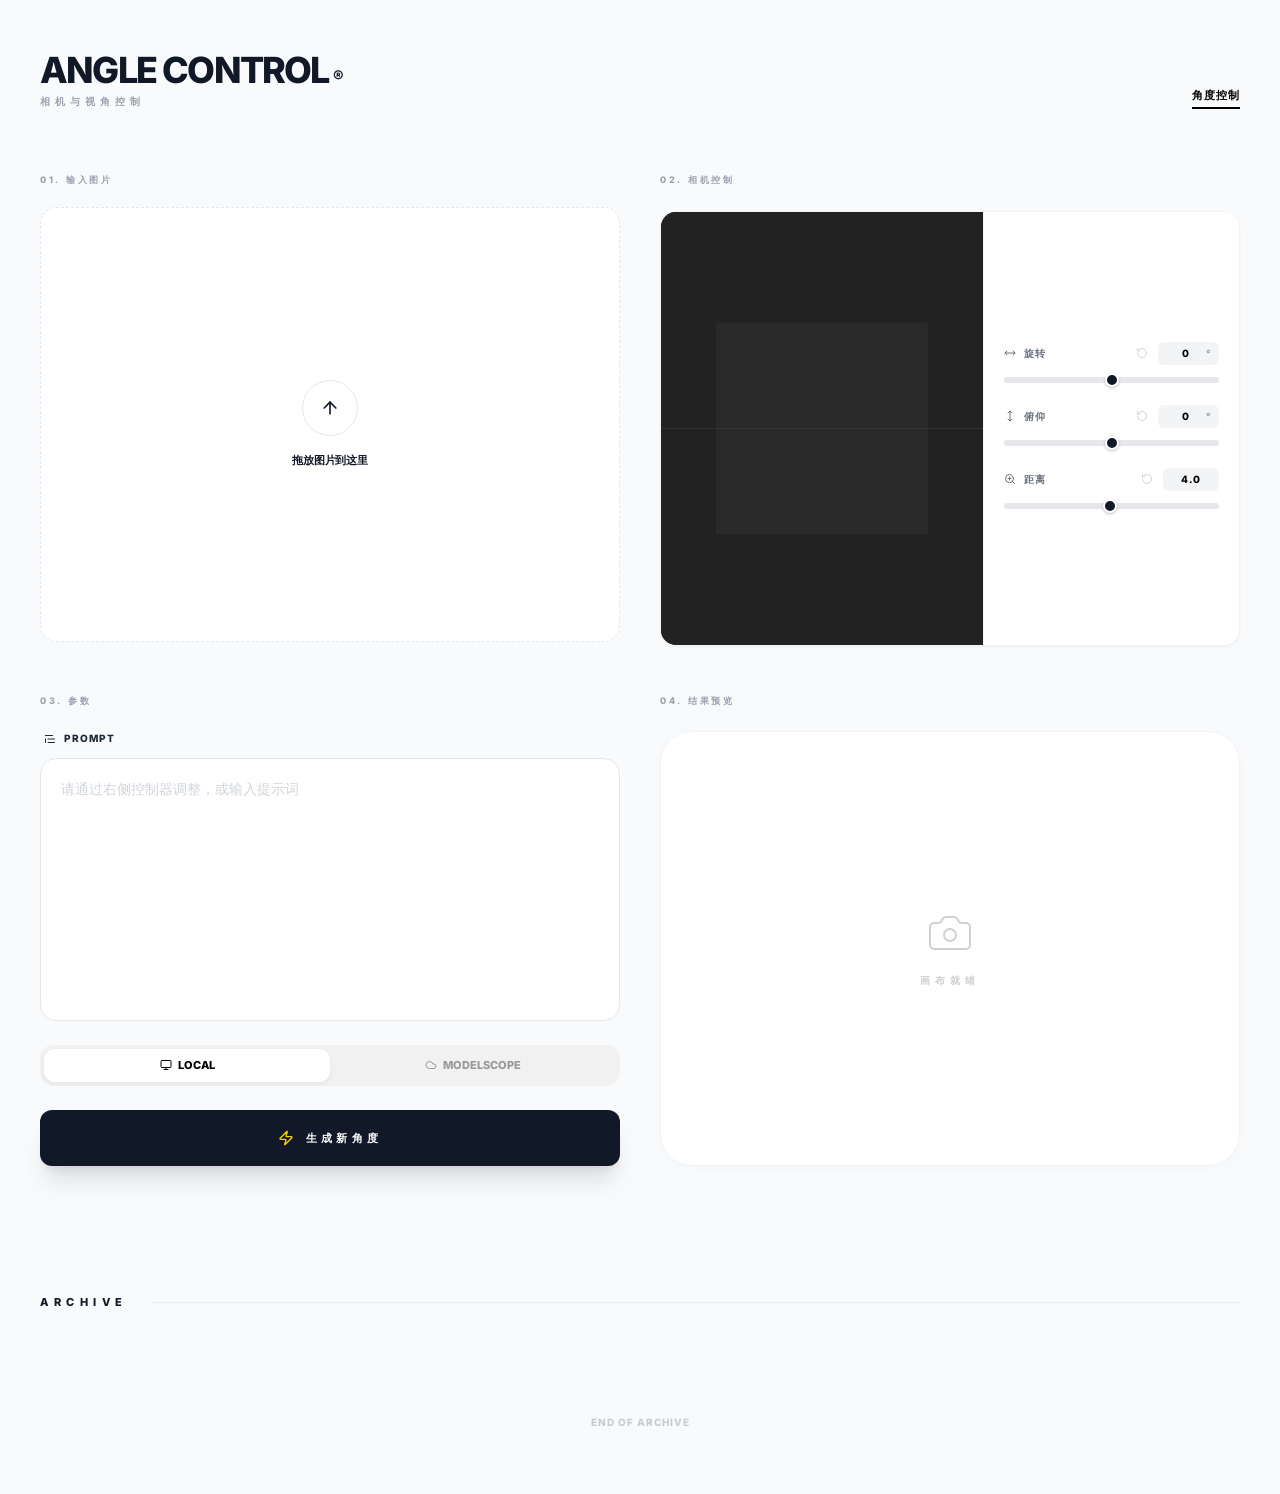
==== commit 32b78894: "修复bug" ====
--- a/static/angle.html
+++ b/static/angle.html
@@ -17,21 +17,21 @@
             } catch(e) {}
         })();
     </script>
-    <script src="/static/vendor/js/tailwindcss-cdn.js?v=2026.05.25"></script>
-    <script src="/static/vendor/js/lucide.js?v=2026.05.25"></script>
-    <script src="/static/js/theme.js?v=2026.05.25"></script>
-    <script src="/static/js/i18n.js?v=2026.05.25"></script>
-    <script src="/static/js/image-preview.js?v=2026.05.25"></script>
-    <script src="/static/js/history-bulk-manager.js?v=2026.05.25"></script>
+    <script src="/static/vendor/js/tailwindcss-cdn.js?v=2026.06.14.1779672342"></script>
+    <script src="/static/vendor/js/lucide.js?v=2026.06.14.1779672342"></script>
+    <script src="/static/js/theme.js?v=2026.06.14.1780456238"></script>
+    <script src="/static/js/i18n.js?v=2026.06.14.1780902932"></script>
+    <script src="/static/js/image-preview.js?v=2026.06.14.1779672341"></script>
+    <script src="/static/js/history-bulk-manager.js?v=2026.06.14.1780450958"></script>
     <script type="importmap">
         {
             "imports": {
-                "three": "/static/vendor/js/three-0.160.0.module.js?v=2026.05.25"
+                "three": "/static/vendor/js/three-0.160.0.module.js?v=2026.06.14"
             }
         }
     </script>
     <style>
-        @import url('/static/vendor/css/fonts.css?v=2026.05.25');
+        @import url('/static/vendor/css/fonts.css?v=2026.06.14.1779672342');
 
         :root {
             --accent: #111827;
@@ -224,8 +224,57 @@
             transition: transform 0.3s var(--easing);
             z-index: 1;
         }
+
+        /* 角度控制滑块：明/暗模式都保持清晰的轨道与滑块 */
+        #rotate-h, #rotate-v, #distance {
+            -webkit-appearance: none;
+            appearance: none;
+            background: #e5e7eb !important;
+            border-radius: 9999px;
+            outline: none;
+        }
+        #rotate-h::-webkit-slider-thumb,
+        #rotate-v::-webkit-slider-thumb,
+        #distance::-webkit-slider-thumb {
+            -webkit-appearance: none;
+            appearance: none;
+            width: 14px;
+            height: 14px;
+            border-radius: 50%;
+            background: #111827;
+            border: 2px solid #fff;
+            box-shadow: 0 1px 3px rgba(0, 0, 0, 0.25);
+            cursor: pointer;
+        }
+        #rotate-h::-moz-range-thumb,
+        #rotate-v::-moz-range-thumb,
+        #distance::-moz-range-thumb {
+            width: 14px;
+            height: 14px;
+            border-radius: 50%;
+            background: #111827;
+            border: 2px solid #fff;
+            cursor: pointer;
+        }
+        html.studio-theme-dark #rotate-h,
+        html.studio-theme-dark #rotate-v,
+        html.studio-theme-dark #distance {
+            background: #2a3444 !important;
+        }
+        html.studio-theme-dark #rotate-h::-webkit-slider-thumb,
+        html.studio-theme-dark #rotate-v::-webkit-slider-thumb,
+        html.studio-theme-dark #distance::-webkit-slider-thumb {
+            background: #d8dee9;
+            border-color: #0f141d;
+        }
+        html.studio-theme-dark #rotate-h::-moz-range-thumb,
+        html.studio-theme-dark #rotate-v::-moz-range-thumb,
+        html.studio-theme-dark #distance::-moz-range-thumb {
+            background: #d8dee9;
+            border-color: #0f141d;
+        }
     </style>
-    <link rel="stylesheet" href="/static/css/theme.css?v=2026.05.25">
+    <link rel="stylesheet" href="/static/css/theme.css?v=2026.06.14.1779672341">
 </head>
 
 <body class="selection:bg-black selection:text-white">
@@ -904,19 +953,22 @@
         async function runCloudTask() {
             if (!uploadedFile) throw new Error("Please upload an image first");
 
-            // Get token from centralized management (Personal -> Global)
-            let token = localStorage.getItem('modelscope_api_token');
-            
-            if (!token) {
-                try {
-                    const res = await fetch('/api/config/token');
-                    if (res.ok) {
-                        const data = await res.json();
-                        if (data.token) token = data.token;
-                    }
-                } catch (e) {
-                    console.warn("Failed to fetch global token", e);
+            // Get token from centralized management (Global server token first, legacy localStorage fallback)
+            let token = '';
+            try {
+                const res = await fetch('/api/config/token');
+                if (res.ok) {
+                    const data = await res.json();
+                    if (data.token) token = data.token;
                 }
+            } catch (e) {
+                console.warn("Failed to fetch global token", e);
+            }
+            if (token) {
+                // 自愈：清掉可能过期的旧版本地 Token，避免覆盖服务端有效 Token
+                try { localStorage.removeItem('modelscope_api_token'); } catch (e) { }
+            } else {
+                token = localStorage.getItem('modelscope_api_token') || '';
             }
 
             if (!token) {
